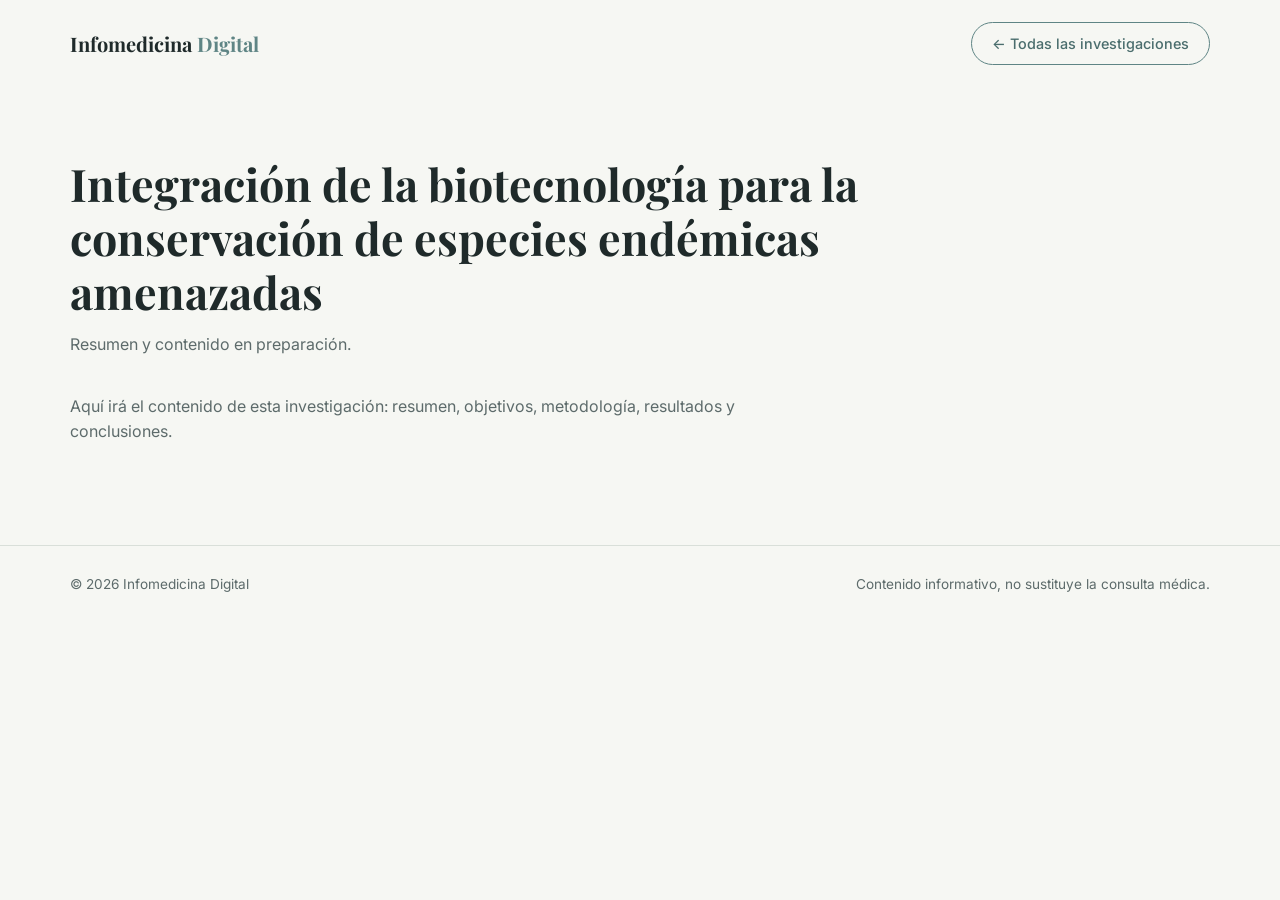
==== investigaciones/biotecnologia-especies-endemicas.html @ 8a654ffc "Replace topic cards with research links and add research pages Co-Authored-By: Claude Haiku 5.5 <nor" ====
<!doctype html>
<html lang="es">
<head>
  <meta charset="utf-8">
  <meta name="viewport" content="width=device-width, initial-scale=1">
  <title>Integración de la biotecnología para la conservación de especies endémicas amenazadas · Infomedicina Digital</title>
  <link rel="preconnect" href="https://fonts.googleapis.com">
  <link rel="preconnect" href="https://fonts.gstatic.com" crossorigin>
  <link href="https://fonts.googleapis.com/css2?family=Playfair+Display:wght@600;700&family=Inter:wght@400;500;600&display=swap" rel="stylesheet">
  <link rel="stylesheet" href="../styles.css">
</head>
<body>
<header class="site-header">
  <div class="container nav">
    <a class="logo" href="../index.html">Infomedicina <span>Digital</span></a>
    <a class="btn btn-outline btn-small" href="../index.html#temas">← Todas las investigaciones</a>
  </div>
</header>
<main class="page-content">
  <div class="container">
    <h1>Integración de la biotecnología para la conservación de especies endémicas amenazadas</h1>
    <p class="subtitle">Resumen y contenido en preparación.</p>
    <div class="article-body">
      <p>Aquí irá el contenido de esta investigación: resumen, objetivos, metodología, resultados y conclusiones.</p>
    </div>
  </div>
</main>
<footer class="site-footer">
  <div class="container footer-inner">
    <span>© 2026 Infomedicina Digital</span>
    <span>Contenido informativo, no sustituye la consulta médica.</span>
  </div>
</footer>
</body>
</html>
---- styles.css ----
:root {
  --bg: #f6f7f3;
  --bg-alt: #eef1ec;
  --ink: #1f2a2a;
  --muted: #5d6b6b;
  --teal: #5f8585;
  --teal-dark: #4a6d6d;
  --line: #d9dfd9;
  --radius: 12px;
  --serif: "Playfair Display", Georgia, serif;
  --sans: "Inter", system-ui, -apple-system, sans-serif;
}

* { box-sizing: border-box; margin: 0; padding: 0; }
html { scroll-behavior: smooth; }
body {
  font-family: var(--sans);
  background: var(--bg);
  color: var(--ink);
  line-height: 1.6;
}
a { color: inherit; text-decoration: none; }
img { max-width: 100%; display: block; }

.container { width: min(1140px, 92%); margin: 0 auto; }

/* Header */
.site-header { padding: 22px 0; background: var(--bg); }
.nav { display: flex; align-items: center; justify-content: space-between; gap: 24px; flex-wrap: wrap; }
.logo { font-family: var(--serif); font-size: 1.25rem; font-weight: 700; }
.logo span { color: var(--teal); }
.menu { display: flex; gap: 26px; font-size: 0.95rem; }
.menu a { color: var(--muted); }
.menu a.active, .menu a:hover { color: var(--ink); }

/* Buttons */
.btn {
  display: inline-block;
  padding: 12px 26px;
  border-radius: 999px;
  font-weight: 500;
  font-size: 0.95rem;
  border: 1px solid transparent;
  cursor: pointer;
  transition: background 0.2s, color 0.2s;
}
.btn-primary { background: var(--teal); color: #fff; }
.btn-primary:hover { background: var(--teal-dark); }
.btn-outline { border-color: var(--teal); color: var(--teal-dark); background: transparent; }
.btn-outline:hover { background: var(--teal); color: #fff; }
.btn-small { padding: 9px 20px; font-size: 0.9rem; }

/* Hero */
.hero { padding: 40px 0 80px; position: relative; overflow: hidden; }
.hero-inner { display: grid; grid-template-columns: 1fr 1fr; gap: 40px; align-items: center; }
.hero h1 {
  font-family: var(--serif);
  font-size: clamp(2.6rem, 6vw, 4.6rem);
  line-height: 1.05;
  font-weight: 700;
  margin-bottom: 20px;
}
.hero-text p { color: var(--muted); max-width: 440px; margin-bottom: 28px; }
.hero-actions { display: flex; gap: 14px; flex-wrap: wrap; }
.hero-media { position: relative; }
.hero-placeholder {
  aspect-ratio: 4 / 5;
  border-radius: 200px 200px var(--radius) var(--radius);
  background: linear-gradient(160deg, #dfe7e4, #b9cccb);
  display: grid;
  place-items: center;
  color: var(--teal-dark);
  font-weight: 500;
}

/* Sections */
.section { padding: 90px 0; }
.section-alt { background: var(--bg-alt); }
.section-head { text-align: center; margin-bottom: 52px; }
.section-head h2 { font-family: var(--serif); font-size: clamp(1.8rem, 3.5vw, 2.4rem); font-weight: 600; }
.section-head-row { display: flex; justify-content: space-between; align-items: center; text-align: left; flex-wrap: wrap; gap: 16px; }
.subtitle { color: var(--muted); margin-top: 8px; }
.divider { display: block; width: 50px; height: 2px; background: var(--teal); margin: 0 auto 20px; }

.grid { display: grid; gap: 28px; }
.grid-3 { grid-template-columns: repeat(3, 1fr); }
.grid-4 { grid-template-columns: repeat(4, 1fr); }

/* Topics */
.topic { text-align: center; padding: 20px; }
.topic-icon {
  width: 64px; height: 64px; margin: 0 auto 18px;
  border-radius: 50%; border: 1px solid var(--line);
  display: grid; place-items: center;
  color: var(--teal); font-weight: 600;
}
.topic h3, .card h3, .member h3 { font-family: var(--serif); font-size: 1.2rem; margin-bottom: 8px; }
.topic p, .card p { color: var(--muted); font-size: 0.93rem; }

/* Cards */
.card-media {
  aspect-ratio: 4 / 3;
  border-radius: var(--radius);
  background: linear-gradient(135deg, #d4e0dd, #a9c0bd);
  margin-bottom: 18px;
}
.card p { margin-bottom: 10px; }
.read-more { color: var(--teal-dark); font-size: 0.9rem; font-weight: 500; }

/* Quote banner */
.quote { background: var(--teal); color: #fff; padding: 0; }
.quote-inner { display: grid; grid-template-columns: 1fr 1fr; align-items: stretch; }
.quote-media { min-height: 320px; background: linear-gradient(135deg, #7d9c9c, #3f6262); }
.quote-text { padding: 70px 60px; display: flex; flex-direction: column; justify-content: center; }
.quote-text h2 { font-family: var(--serif); font-size: clamp(1.8rem, 3vw, 2.3rem); margin-bottom: 16px; }
.quote-text p { opacity: 0.92; margin-bottom: 20px; max-width: 460px; }
.quote-author { font-size: 0.85rem; letter-spacing: 0.04em; opacity: 0.85; }

/* Team */
.member { text-align: center; }
.member-photo {
  aspect-ratio: 4 / 5;
  border-radius: var(--radius);
  background: linear-gradient(160deg, #e3eae7, #bfcfcc);
  margin-bottom: 16px;
}
.role { color: var(--muted); font-size: 0.9rem; }

/* CTA */
.section-cta { background: var(--bg-alt); }
.cta { text-align: center; max-width: 620px; }
.cta h2 { font-family: var(--serif); font-size: clamp(1.8rem, 3.5vw, 2.4rem); margin-bottom: 12px; }
.cta p { color: var(--muted); margin-bottom: 28px; }
.subscribe { display: flex; gap: 10px; flex-wrap: wrap; justify-content: center; }
.subscribe input {
  flex: 1 1 260px;
  padding: 13px 20px;
  border-radius: 999px;
  border: 1px solid var(--line);
  font: inherit;
  background: #fff;
}
.subscribe input:focus { outline: 2px solid var(--teal); outline-offset: 1px; }

/* Footer */
.site-footer { padding: 28px 0; font-size: 0.85rem; color: var(--muted); border-top: 1px solid var(--line); }
.footer-inner { display: flex; justify-content: space-between; flex-wrap: wrap; gap: 12px; }

/* Responsive */
@media (max-width: 900px) {
  .hero-inner, .quote-inner { grid-template-columns: 1fr; }
  .hero-placeholder { aspect-ratio: 4 / 3; }
  .quote-media { min-height: 240px; }
  .quote-text { padding: 50px 30px; }
  .grid-4 { grid-template-columns: repeat(2, 1fr); }
  .grid-3 { grid-template-columns: 1fr; }
  .menu { display: none; }
}
@media (max-width: 560px) {
  .grid-4 { grid-template-columns: 1fr; }
  .section { padding: 60px 0; }
}

/* Investigaciones */
.topic-link { display: flex; flex-direction: column; gap: 14px; padding: 28px 24px; text-align: left; background: #fff; border: 1px solid var(--line); border-radius: var(--radius); transition: transform 0.2s, border-color 0.2s; }
.topic-link:hover { transform: translateY(-3px); border-color: var(--teal); }
.topic-link h3 { font-size: 1.05rem; line-height: 1.4; margin-bottom: 0; }
.topic-more { color: var(--teal-dark); font-size: 0.9rem; font-weight: 500; margin-top: auto; }
.page-content { padding: 70px 0 100px; }
.page-content h1 { font-family: var(--serif); font-size: clamp(1.9rem, 4vw, 2.8rem); line-height: 1.2; max-width: 860px; margin-bottom: 14px; }
.article-body { margin-top: 36px; max-width: 760px; color: var(--muted); }
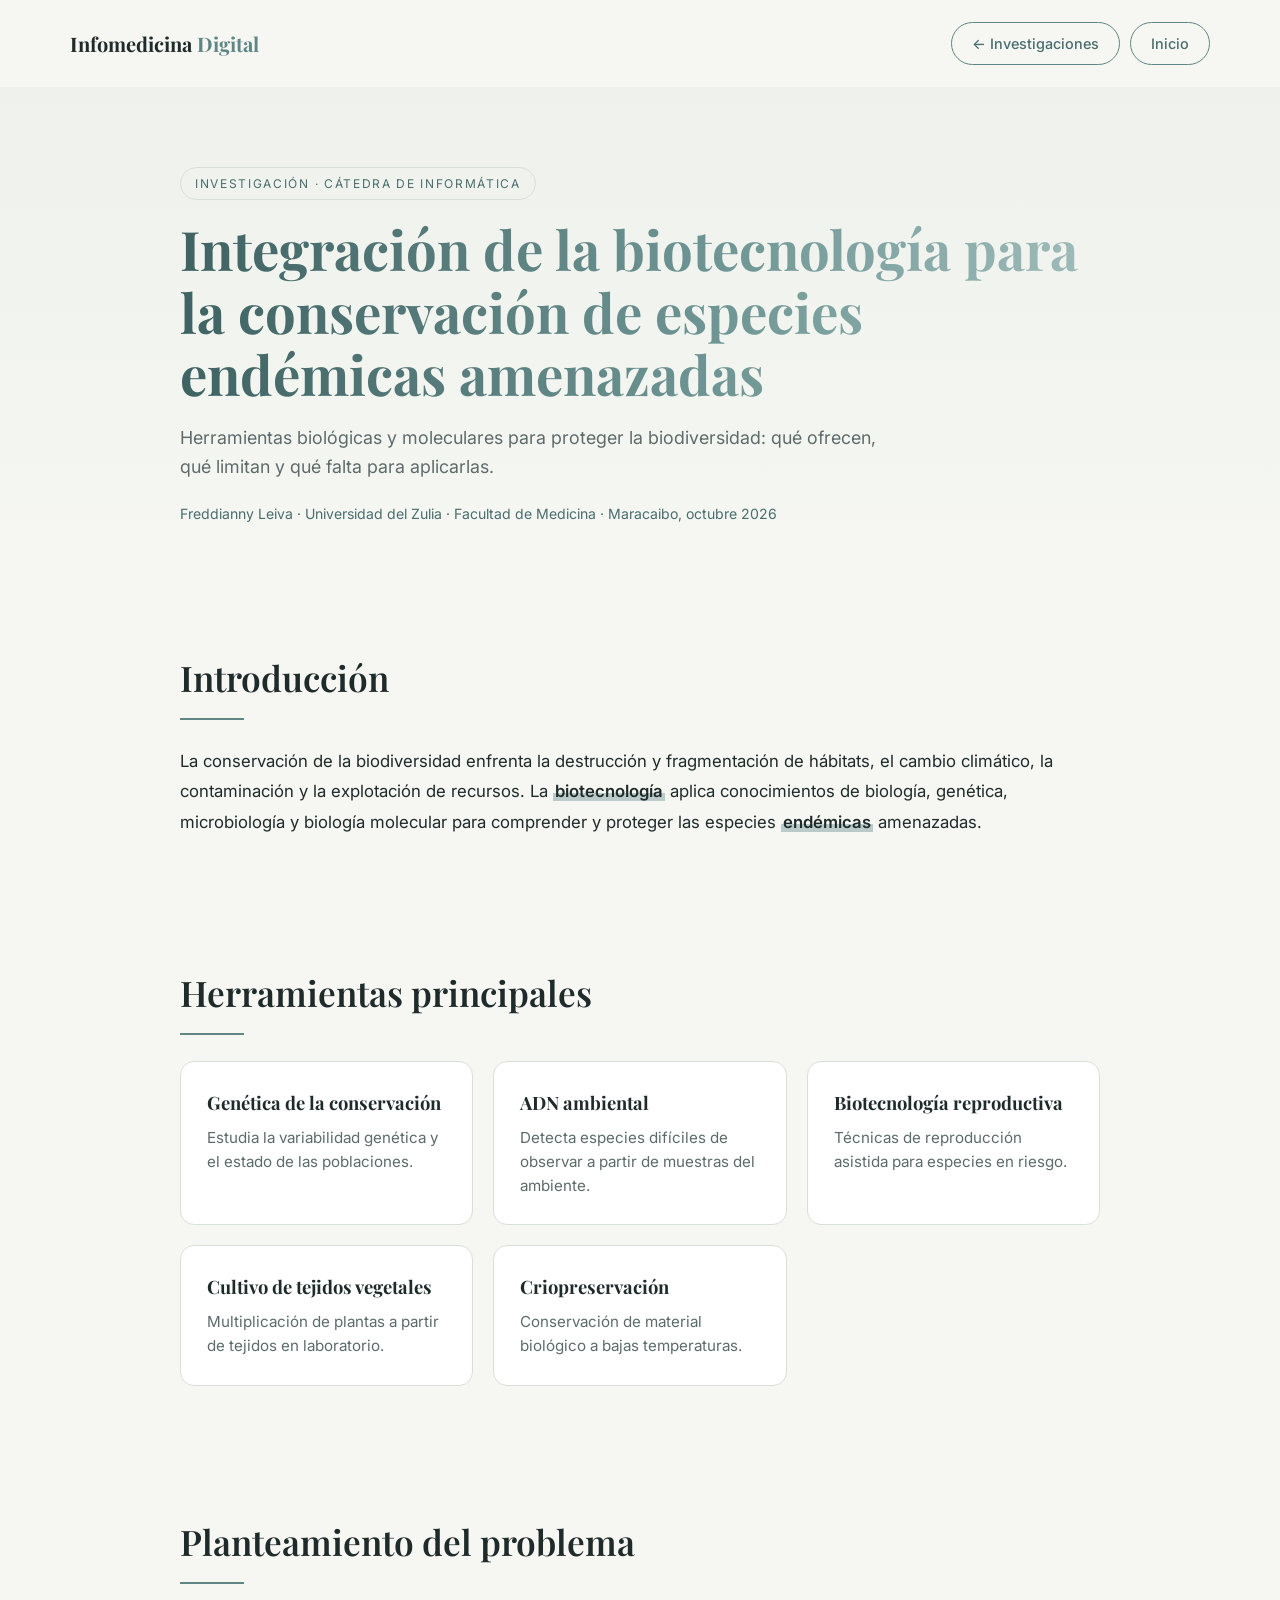
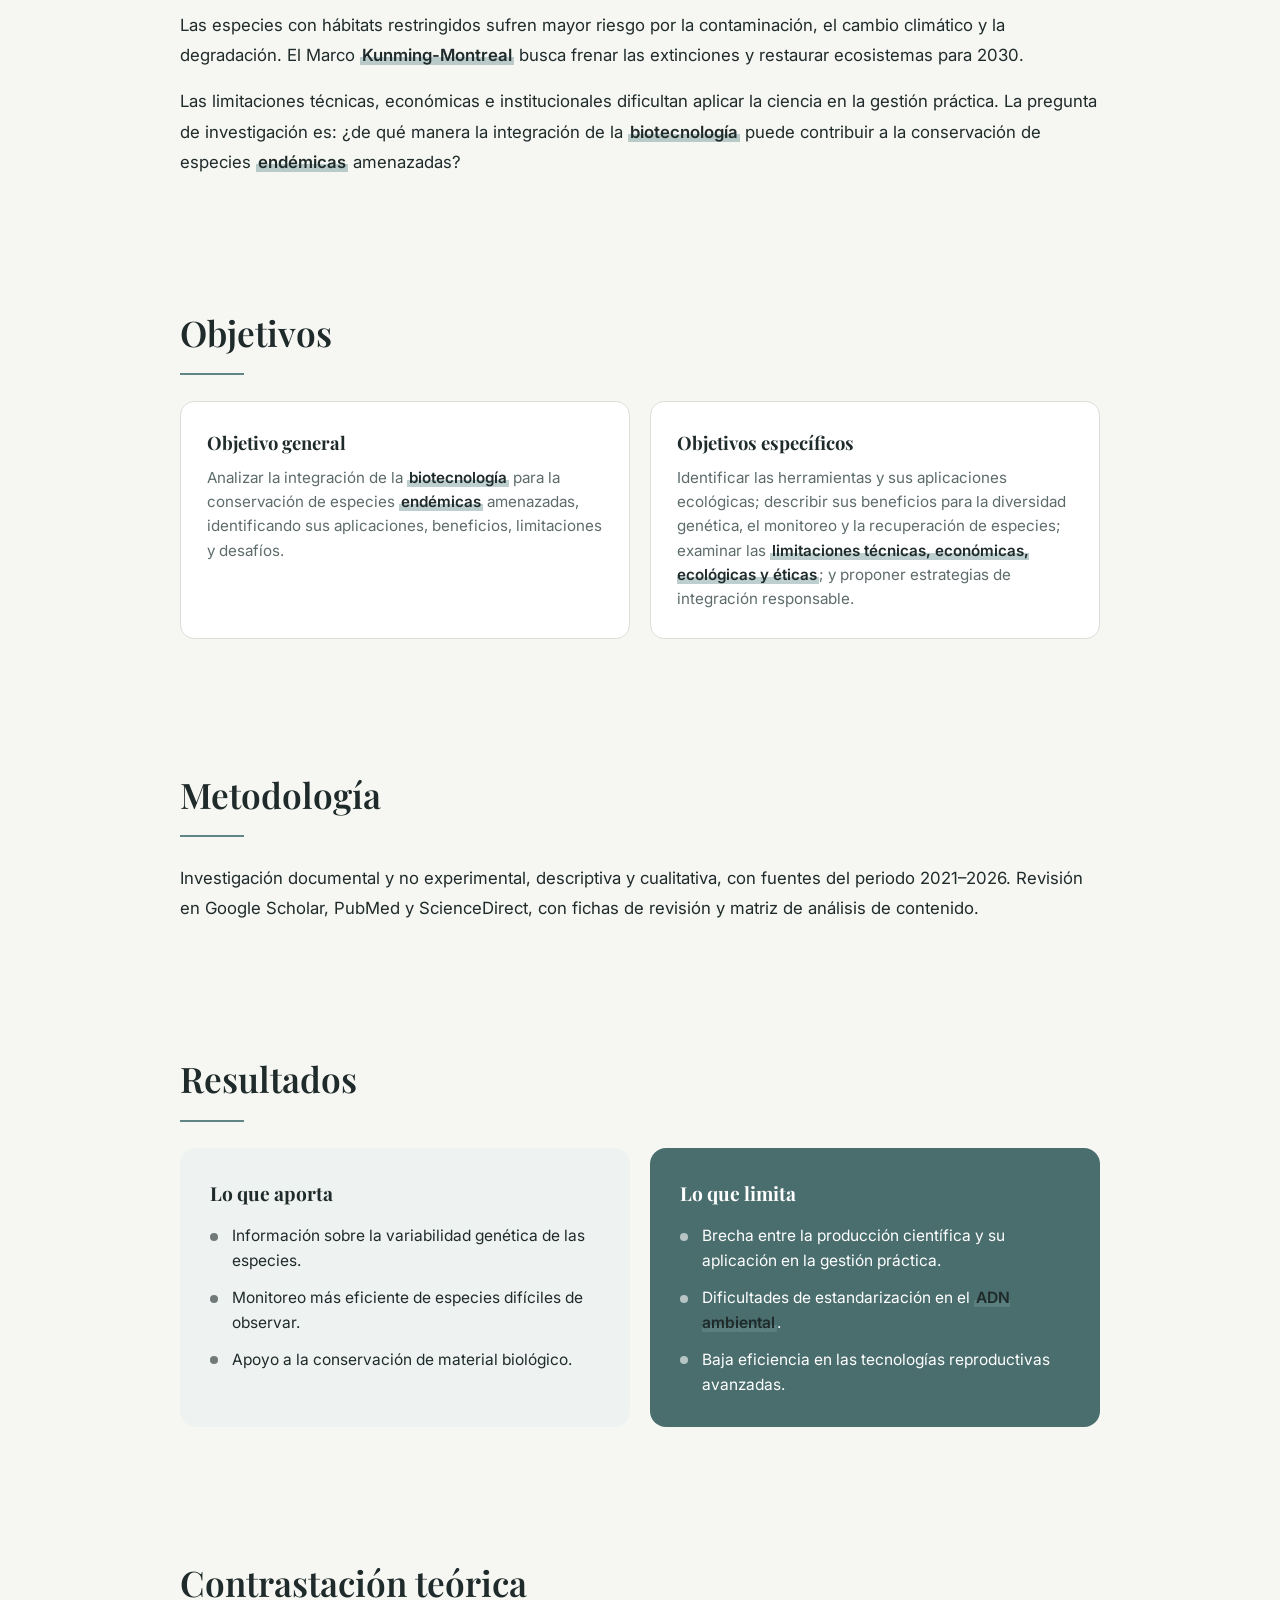
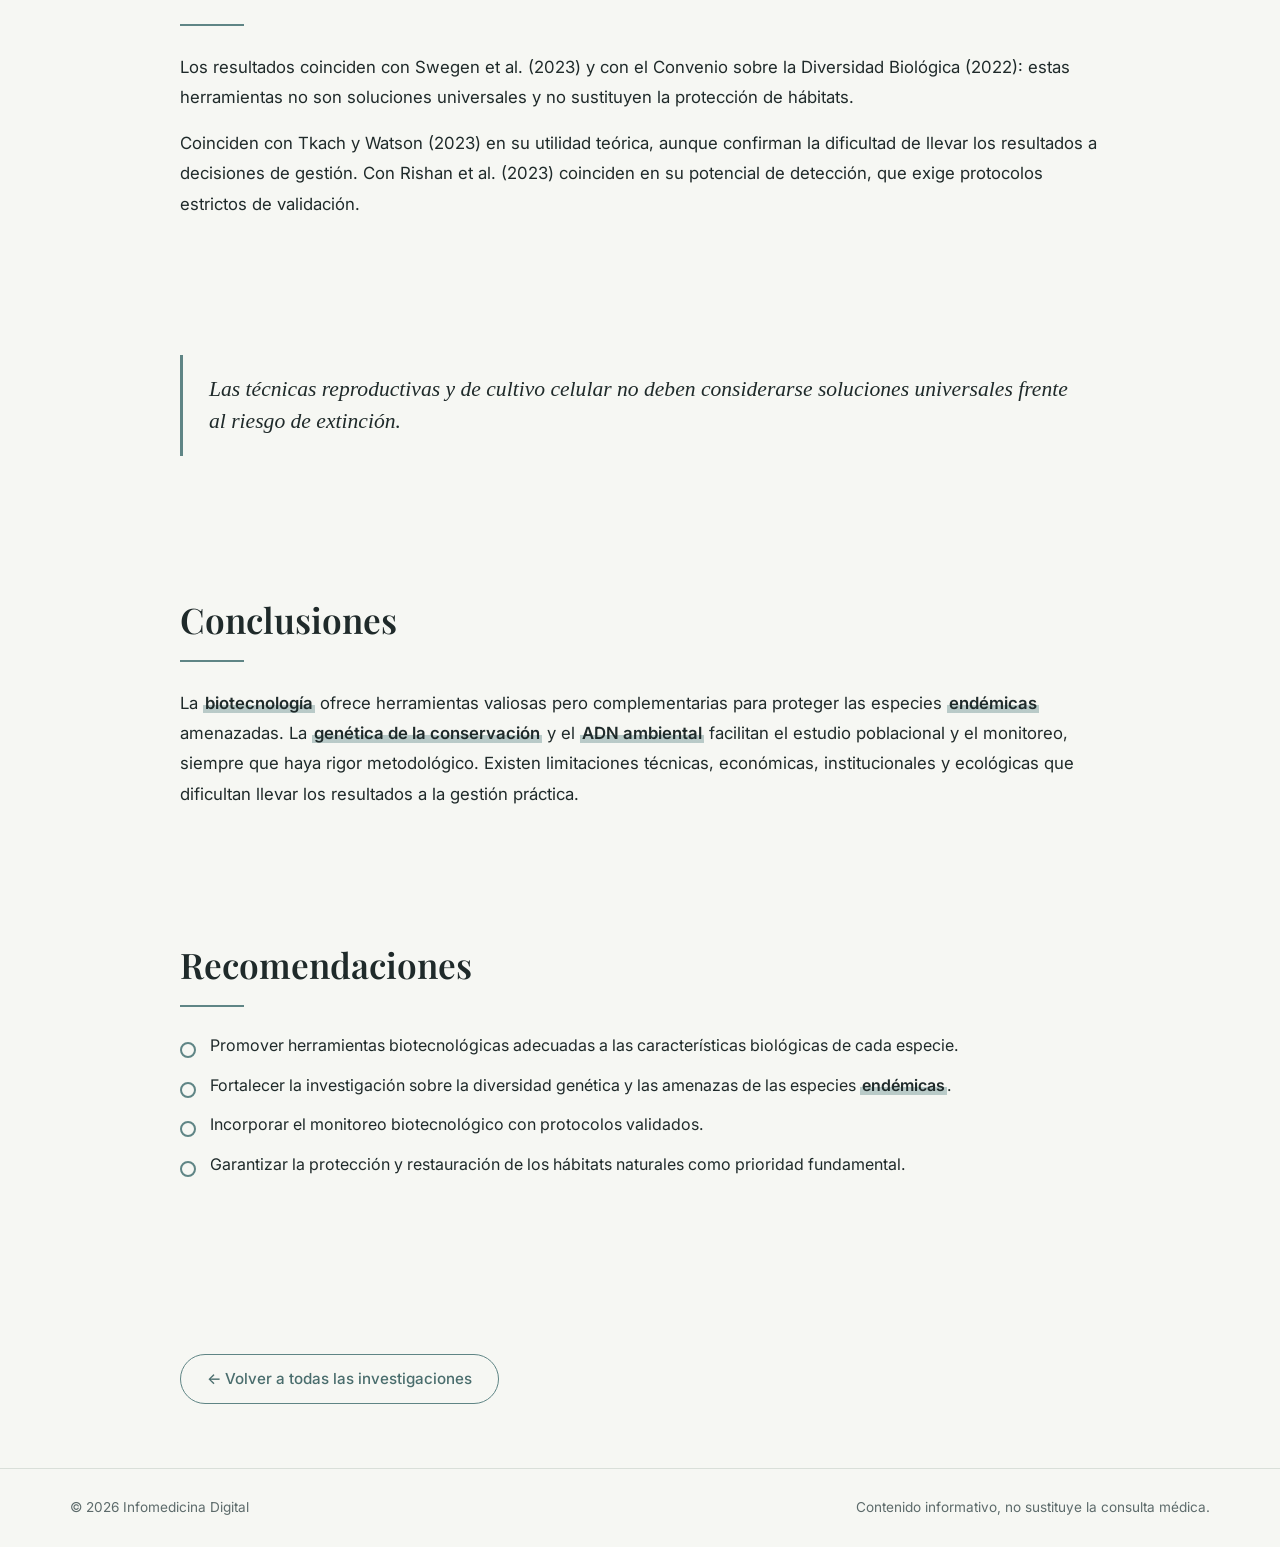
==== commit babb69a7: "Add full interactive pages for the nine research projects Co-Authored-By: Claude Haiku 5.5 <noreply@" ====
--- a/investigaciones/biotecnologia-especies-endemicas.html
+++ b/investigaciones/biotecnologia-especies-endemicas.html
@@ -8,22 +8,30 @@
   <link rel="preconnect" href="https://fonts.gstatic.com" crossorigin>
   <link href="https://fonts.googleapis.com/css2?family=Playfair+Display:wght@600;700&family=Inter:wght@400;500;600&display=swap" rel="stylesheet">
   <link rel="stylesheet" href="../styles.css">
+  <link rel="stylesheet" href="research.css">
 </head>
 <body>
+<div class="rx-progress" aria-hidden="true"></div>
 <header class="site-header">
   <div class="container nav">
     <a class="logo" href="../index.html">Infomedicina <span>Digital</span></a>
-    <a class="btn btn-outline btn-small" href="../index.html#temas">← Todas las investigaciones</a>
+    <div style="display:flex;gap:10px;flex-wrap:wrap">
+      <a class="btn btn-outline btn-small" href="../index.html#temas">← Investigaciones</a>
+      <a class="btn btn-outline btn-small" href="../index.html#inicio">Inicio</a>
+    </div>
   </div>
 </header>
-<main class="page-content">
-  <div class="container">
-    <h1>Integración de la biotecnología para la conservación de especies endémicas amenazadas</h1>
-    <p class="subtitle">Resumen y contenido en preparación.</p>
-    <div class="article-body">
-      <p>Aquí irá el contenido de esta investigación: resumen, objetivos, metodología, resultados y conclusiones.</p>
+<main>
+  <section class="rx-hero">
+    <div class="rx-wrap">
+      <span class="kicker">Investigación · Cátedra de Informática</span>
+      <h1>Integración de la biotecnología para la conservación de especies endémicas amenazadas</h1>
+      <p class="rx-lead">Herramientas biológicas y moleculares para proteger la biodiversidad: qué ofrecen, qué limitan y qué falta para aplicarlas.</p>
+      <p class="rx-meta">Freddianny Leiva · Universidad del Zulia · Facultad de Medicina · Maracaibo, octubre 2026</p>
     </div>
-  </div>
+  </section>
+  <section class="rx-sec reveal "><div class="rx-wrap"><h2 class="rx-h">Introducción</h2><div class="prose"><p>La conservación de la biodiversidad enfrenta la destrucción y fragmentación de hábitats, el cambio climático, la contaminación y la explotación de recursos. La <span class="kw">biotecnología</span> aplica conocimientos de biología, genética, microbiología y biología molecular para comprender y proteger las especies <span class="kw">endémicas</span> amenazadas.</p></div></div></section><section class="rx-sec reveal "><div class="rx-wrap"><h2 class="rx-h">Herramientas principales</h2><div class="cards"><article class="rx-card" style="--d:0.00s"><h3>Genética de la conservación</h3><p>Estudia la variabilidad genética y el estado de las poblaciones.</p></article><article class="rx-card" style="--d:0.10s"><h3>ADN ambiental</h3><p>Detecta especies difíciles de observar a partir de muestras del ambiente.</p></article><article class="rx-card" style="--d:0.20s"><h3>Biotecnología reproductiva</h3><p>Técnicas de reproducción asistida para especies en riesgo.</p></article><article class="rx-card" style="--d:0.30s"><h3>Cultivo de tejidos vegetales</h3><p>Multiplicación de plantas a partir de tejidos en laboratorio.</p></article><article class="rx-card" style="--d:0.40s"><h3>Criopreservación</h3><p>Conservación de material biológico a bajas temperaturas.</p></article></div></div></section><section class="rx-sec reveal "><div class="rx-wrap"><h2 class="rx-h">Planteamiento del problema</h2><div class="prose"><p>Las especies con hábitats restringidos sufren mayor riesgo por la contaminación, el cambio climático y la degradación. El Marco <span class="kw">Kunming-Montreal</span> busca frenar las extinciones y restaurar ecosistemas para 2030.</p><p>Las limitaciones técnicas, económicas e institucionales dificultan aplicar la ciencia en la gestión práctica. La pregunta de investigación es: ¿de qué manera la integración de la <span class="kw">biotecnología</span> puede contribuir a la conservación de especies <span class="kw">endémicas</span> amenazadas?</p></div></div></section><section class="rx-sec reveal "><div class="rx-wrap"><h2 class="rx-h">Objetivos</h2><div class="cards"><article class="rx-card" style="--d:0.00s"><h3>Objetivo general</h3><p>Analizar la integración de la <span class="kw">biotecnología</span> para la conservación de especies <span class="kw">endémicas</span> amenazadas, identificando sus aplicaciones, beneficios, limitaciones y desafíos.</p></article><article class="rx-card" style="--d:0.10s"><h3>Objetivos específicos</h3><p>Identificar las herramientas y sus aplicaciones ecológicas; describir sus beneficios para la diversidad genética, el monitoreo y la recuperación de especies; examinar las <span class="kw">limitaciones técnicas, económicas, ecológicas y éticas</span>; y proponer estrategias de integración responsable.</p></article></div></div></section><section class="rx-sec reveal "><div class="rx-wrap"><h2 class="rx-h">Metodología</h2><div class="prose"><p>Investigación documental y no experimental, descriptiva y cualitativa, con fuentes del periodo 2021–2026. Revisión en Google Scholar, PubMed y ScienceDirect, con fichas de revisión y matriz de análisis de contenido.</p></div></div></section><section class="rx-sec reveal "><div class="rx-wrap"><h2 class="rx-h">Resultados</h2><div class="compare"><div class="cmp cmp-a"><h3>Lo que aporta</h3><ul><li>Información sobre la variabilidad genética de las especies.</li><li>Monitoreo más eficiente de especies difíciles de observar.</li><li>Apoyo a la conservación de material biológico.</li></ul></div><div class="cmp cmp-b"><h3>Lo que limita</h3><ul><li>Brecha entre la producción científica y su aplicación en la gestión práctica.</li><li>Dificultades de estandarización en el <span class="kw">ADN ambiental</span>.</li><li>Baja eficiencia en las tecnologías reproductivas avanzadas.</li></ul></div></div></div></section><section class="rx-sec reveal "><div class="rx-wrap"><h2 class="rx-h">Contrastación teórica</h2><div class="prose"><p>Los resultados coinciden con Swegen et al. (2023) y con el Convenio sobre la Diversidad Biológica (2022): estas herramientas no son soluciones universales y no sustituyen la protección de hábitats.</p><p>Coinciden con Tkach y Watson (2023) en su utilidad teórica, aunque confirman la dificultad de llevar los resultados a decisiones de gestión. Con Rishan et al. (2023) coinciden en su potencial de detección, que exige protocolos estrictos de validación.</p></div></div></section><section class="rx-sec reveal "><div class="rx-wrap"><blockquote class="rx-quote"><p>Las técnicas reproductivas y de cultivo celular no deben considerarse soluciones universales frente al riesgo de extinción.</p></blockquote></div></section><section class="rx-sec reveal "><div class="rx-wrap"><h2 class="rx-h">Conclusiones</h2><div class="prose"><p>La <span class="kw">biotecnología</span> ofrece herramientas valiosas pero complementarias para proteger las especies <span class="kw">endémicas</span> amenazadas. La <span class="kw">genética de la conservación</span> y el <span class="kw">ADN ambiental</span> facilitan el estudio poblacional y el monitoreo, siempre que haya rigor metodológico. Existen limitaciones técnicas, económicas, institucionales y ecológicas que dificultan llevar los resultados a la gestión práctica.</p></div></div></section><section class="rx-sec reveal "><div class="rx-wrap"><h2 class="rx-h">Recomendaciones</h2><ul class="rx-list"><li style="--d:0.00s">Promover herramientas biotecnológicas adecuadas a las características biológicas de cada especie.</li><li style="--d:0.08s">Fortalecer la investigación sobre la diversidad genética y las amenazas de las especies <span class="kw">endémicas</span>.</li><li style="--d:0.16s">Incorporar el monitoreo biotecnológico con protocolos validados.</li><li style="--d:0.24s">Garantizar la protección y restauración de los hábitats naturales como prioridad fundamental.</li></ul></div></section>
+  <section class="rx-sec"><div class="rx-wrap rx-back"><a class="btn btn-outline" href="../index.html#temas">← Volver a todas las investigaciones</a></div></section>
 </main>
 <footer class="site-footer">
   <div class="container footer-inner">
@@ -31,5 +39,6 @@
     <span>Contenido informativo, no sustituye la consulta médica.</span>
   </div>
 </footer>
+<script src="research.js" defer></script>
 </body>
 </html>
--- a/styles.css
+++ b/styles.css
@@ -51,16 +51,45 @@
 .btn-small { padding: 9px 20px; font-size: 0.9rem; }
 
 /* Hero */
-.hero { padding: 40px 0 80px; position: relative; overflow: hidden; }
-.hero-inner { display: grid; grid-template-columns: 1fr 1fr; gap: 40px; align-items: center; }
+.hero {
+  min-height: 100vh;
+  display: flex;
+  align-items: center;
+  padding: 120px 0 100px;
+  background:
+    linear-gradient(rgba(246, 247, 243, 0.86), rgba(246, 247, 243, 0.86)),
+    url("https://commons.wikimedia.org/wiki/Special:FilePath/Researchers_in_laboratory.jpg?width=1920") center / cover no-repeat;
+}
+.hero-inner { display: grid; grid-template-columns: 1fr; text-align: center; }
 .hero h1 {
+  background: linear-gradient(90deg, #3f6262 0%, #6f9694 55%, #9dbab8 100%);
+  -webkit-background-clip: text;
+  background-clip: text;
+  -webkit-text-fill-color: transparent;
+  color: transparent;
   font-family: var(--serif);
   font-size: clamp(2.6rem, 6vw, 4.6rem);
   line-height: 1.05;
   font-weight: 700;
   margin-bottom: 20px;
 }
-.hero-text p { color: var(--muted); max-width: 440px; margin-bottom: 28px; }
+.hero-sub {
+  color: var(--muted);
+  max-width: 540px;
+  margin: 0 auto;
+  font-size: 1.08rem;
+  line-height: 1.7;
+  text-wrap: balance;
+}
+.hero-kicker {
+  display: block;
+  margin-bottom: 10px;
+  font-size: 0.8rem;
+  font-weight: 600;
+  letter-spacing: 0.14em;
+  text-transform: uppercase;
+  color: var(--teal-dark);
+}
 .hero-actions { display: flex; gap: 14px; flex-wrap: wrap; }
 .hero-media { position: relative; }
 .hero-placeholder {
--- a/investigaciones/research.css
+++ b/investigaciones/research.css
@@ -0,0 +1,100 @@
+/* Páginas de investigación */
+.rx-progress { position: fixed; top: 0; left: 0; right: 0; height: 3px; background: linear-gradient(90deg, #8fb0ae, #4a6d6d); transform-origin: 0 50%; transform: scaleX(0); z-index: 50; }
+
+.rx-hero { padding: 80px 0 60px; background: linear-gradient(180deg, #eef1ec 0%, #f6f7f3 100%); }
+.rx-hero .rx-wrap > * { opacity: 0; transform: translateY(14px); animation: rise 0.9s forwards; }
+.rx-hero .rx-wrap > *:nth-child(2) { animation-delay: 0.1s; }
+.rx-hero .rx-wrap > *:nth-child(3) { animation-delay: 0.2s; }
+.rx-hero .rx-wrap > *:nth-child(4) { animation-delay: 0.3s; }
+@keyframes rise { to { opacity: 1; transform: none; } }
+.kicker { display: inline-block; font-size: 0.75rem; letter-spacing: 0.14em; text-transform: uppercase; color: #4a6d6d; padding: 6px 14px; border: 1px solid #d9dfd9; border-radius: 999px; margin-bottom: 18px; }
+.rx-hero h1 { font-family: "Playfair Display", Georgia, serif; font-size: clamp(2.1rem, 4.8vw, 3.4rem); line-height: 1.15; max-width: 900px; background: linear-gradient(90deg, #3f6262 0%, #6f9694 60%, #9dbab8 100%); -webkit-background-clip: text; background-clip: text; -webkit-text-fill-color: transparent; color: transparent; }
+.rx-lead { font-size: 1.12rem; color: #5d6b6b; max-width: 720px; margin-top: 18px; }
+.rx-meta { font-size: 0.88rem; color: #4a6d6d; margin-top: 22px; }
+
+.rx-sec { padding: 64px 0; }
+.rx-wrap { width: min(920px, 92%); margin: 0 auto; }
+.rx-h { font-family: "Playfair Display", Georgia, serif; font-size: clamp(1.6rem, 3vw, 2.2rem); font-weight: 600; margin-bottom: 26px; padding-bottom: 14px; position: relative; }
+.rx-h::after { content: ""; position: absolute; left: 0; bottom: 0; height: 2px; width: 0; background: #5f8585; transition: width 1s 0.2s ease; }
+.rx-sec.on .rx-h::after { width: 64px; }
+
+.reveal { opacity: 0; transform: translateY(24px); transition: opacity 0.8s ease, transform 0.8s ease; }
+.reveal.on { opacity: 1; transform: none; }
+
+.prose p { margin-bottom: 16px; font-size: 1.05rem; line-height: 1.8; }
+.prose p:last-child { margin-bottom: 0; }
+
+.kw { background-image: linear-gradient(transparent 62%, rgba(111, 148, 148, 0.45) 62%); background-repeat: no-repeat; background-size: 0% 100%; transition: background-size 1.2s ease; padding: 0 2px; font-weight: 600; color: #1f2a2a; }
+.on .kw { background-size: 100% 100%; }
+
+.rx-list { list-style: none; display: grid; gap: 14px; }
+.rx-list li { position: relative; padding-left: 30px; opacity: 0; transform: translateY(10px); transition: opacity 0.6s ease, transform 0.6s ease; transition-delay: var(--d, 0s); }
+.rx-list li::before { content: ""; position: absolute; left: 0; top: 0.55em; width: 12px; height: 12px; border-radius: 50%; border: 2px solid #5f8585; }
+.on .rx-list li { opacity: 1; transform: none; }
+
+.cards { display: grid; grid-template-columns: repeat(auto-fit, minmax(240px, 1fr)); gap: 20px; }
+.rx-card { background: #fff; border: 1px solid #d9dfd9; border-radius: 14px; padding: 26px; opacity: 0; transform: translateY(16px); transition: opacity 0.7s ease, transform 0.7s ease, box-shadow 0.3s ease, border-color 0.3s ease; transition-delay: var(--d, 0s); }
+.on .rx-card { opacity: 1; transform: none; }
+.rx-card:hover { transform: translateY(-4px); box-shadow: 0 14px 30px rgba(31, 42, 42, 0.08); border-color: #5f8585; }
+.rx-card h3 { font-family: "Playfair Display", Georgia, serif; font-size: 1.15rem; margin-bottom: 8px; }
+.rx-card p { color: #5d6b6b; font-size: 0.95rem; }
+
+.flow { display: grid; grid-template-columns: repeat(auto-fit, minmax(170px, 1fr)); gap: 16px; }
+.step { background: #fff; border: 1px solid #d9dfd9; border-radius: 14px; padding: 22px; opacity: 0; transform: translateY(16px); transition: opacity 0.6s ease, transform 0.6s ease, box-shadow 0.3s ease, border-color 0.3s ease; transition-delay: var(--d, 0s); }
+.on .step { opacity: 1; transform: none; }
+.step:hover { box-shadow: 0 12px 28px rgba(31, 42, 42, 0.08); border-color: #5f8585; }
+.step-n { display: inline-grid; place-items: center; width: 34px; height: 34px; border-radius: 50%; background: #5f8585; color: #fff; font-weight: 600; font-size: 0.9rem; margin-bottom: 12px; }
+.step p { font-size: 0.97rem; }
+
+.compare { display: grid; grid-template-columns: 1fr 1fr; gap: 20px; }
+.cmp { border-radius: 16px; padding: 30px; opacity: 0; transition: opacity 0.9s ease, transform 0.9s ease; }
+.cmp-a { background: #eef3f1; transform: translateX(-24px); }
+.cmp-b { background: #4a6d6d; color: #fff; transform: translateX(24px); }
+.on .cmp { opacity: 1; transform: none; }
+.cmp h3 { font-family: "Playfair Display", Georgia, serif; font-size: 1.2rem; margin-bottom: 16px; }
+.cmp ul { list-style: none; display: grid; gap: 12px; }
+.cmp li { position: relative; padding-left: 22px; font-size: 0.97rem; }
+.cmp li::before { content: ""; position: absolute; left: 0; top: 0.55em; width: 8px; height: 8px; border-radius: 50%; background: currentColor; opacity: 0.6; }
+
+.bars { display: grid; gap: 18px; }
+.bar-head { display: flex; justify-content: space-between; gap: 16px; font-size: 0.95rem; margin-bottom: 7px; }
+.bar-val { font-weight: 600; color: #4a6d6d; white-space: nowrap; }
+.bar-val.note { font-weight: 500; font-style: italic; color: #5d6b6b; white-space: normal; text-align: right; }
+.bar-track { height: 12px; border-radius: 999px; background: #e4eae6; overflow: hidden; }
+.bar-fill { position: relative; height: 100%; width: 0; border-radius: 999px; background: linear-gradient(90deg, #a9c6c4, #4a6d6d); transition: width 1.4s cubic-bezier(0.2, 0.7, 0.2, 1); transition-delay: calc(var(--i, 0) * 0.12s); overflow: hidden; }
+.bar-fill::after { content: ""; position: absolute; inset: 0; background: linear-gradient(90deg, transparent, rgba(255, 255, 255, 0.45), transparent); transform: translateX(-100%); }
+.bars-on .bar-fill { width: var(--w); }
+.bars-on .bar-fill::after { animation: shine 2.4s ease-in-out 1.4s 1; }
+@keyframes shine { to { transform: translateX(100%); } }
+.bar-row:hover .bar-fill { filter: brightness(1.12); }
+
+.tab-list { display: flex; flex-wrap: wrap; gap: 10px; margin-bottom: 26px; }
+.tab-btn { border: 1px solid #d9dfd9; background: #fff; border-radius: 999px; padding: 9px 18px; font: inherit; font-size: 0.92rem; color: #5d6b6b; cursor: pointer; transition: all 0.25s ease; }
+.tab-btn:hover, .tab-btn.active { background: #5f8585; color: #fff; border-color: #5f8585; }
+.tab-panel { display: none; }
+.tab-panel.active { display: block; animation: fadeIn 0.5s ease; }
+.tab-note { margin-top: 18px; font-size: 0.88rem; color: #5d6b6b; }
+@keyframes fadeIn { from { opacity: 0; } to { opacity: 1; } }
+
+.stats { display: grid; grid-template-columns: repeat(auto-fit, minmax(200px, 1fr)); gap: 20px; }
+.stat { background: #fff; border: 1px solid #d9dfd9; border-radius: 14px; padding: 26px 22px; text-align: center; }
+.num { font-family: "Playfair Display", Georgia, serif; font-size: 2.6rem; color: #4a6d6d; line-height: 1.1; }
+.stat-label { color: #5d6b6b; font-size: 0.93rem; margin-top: 8px; }
+
+.rx-quote { border-left: 3px solid #5f8585; padding: 18px 26px; margin: 8px 0; font-family: "Playfair Display", Georgia, serif; font-size: 1.35rem; font-style: italic; line-height: 1.5; opacity: 0; transform: translateY(12px); transition: opacity 0.9s ease, transform 0.9s ease; }
+.on .rx-quote { opacity: 1; transform: none; }
+
+.refs { font-size: 0.88rem; color: #5d6b6b; line-height: 1.7; }
+.rx-back { margin-top: 48px; }
+
+@media (max-width: 700px) {
+  .compare { grid-template-columns: 1fr; }
+  .rx-sec { padding: 46px 0; }
+  .rx-hero { padding: 56px 0 40px; }
+}
+@media (prefers-reduced-motion: reduce) {
+  *, *::before, *::after { transition: none !important; animation: none !important; }
+  .reveal, .step, .rx-card, .cmp, .rx-quote, .rx-list li, .rx-hero .rx-wrap > * { opacity: 1 !important; transform: none !important; }
+  .kw { background-size: 100% 100% !important; }
+  .bar-fill { width: var(--w) !important; }
+}
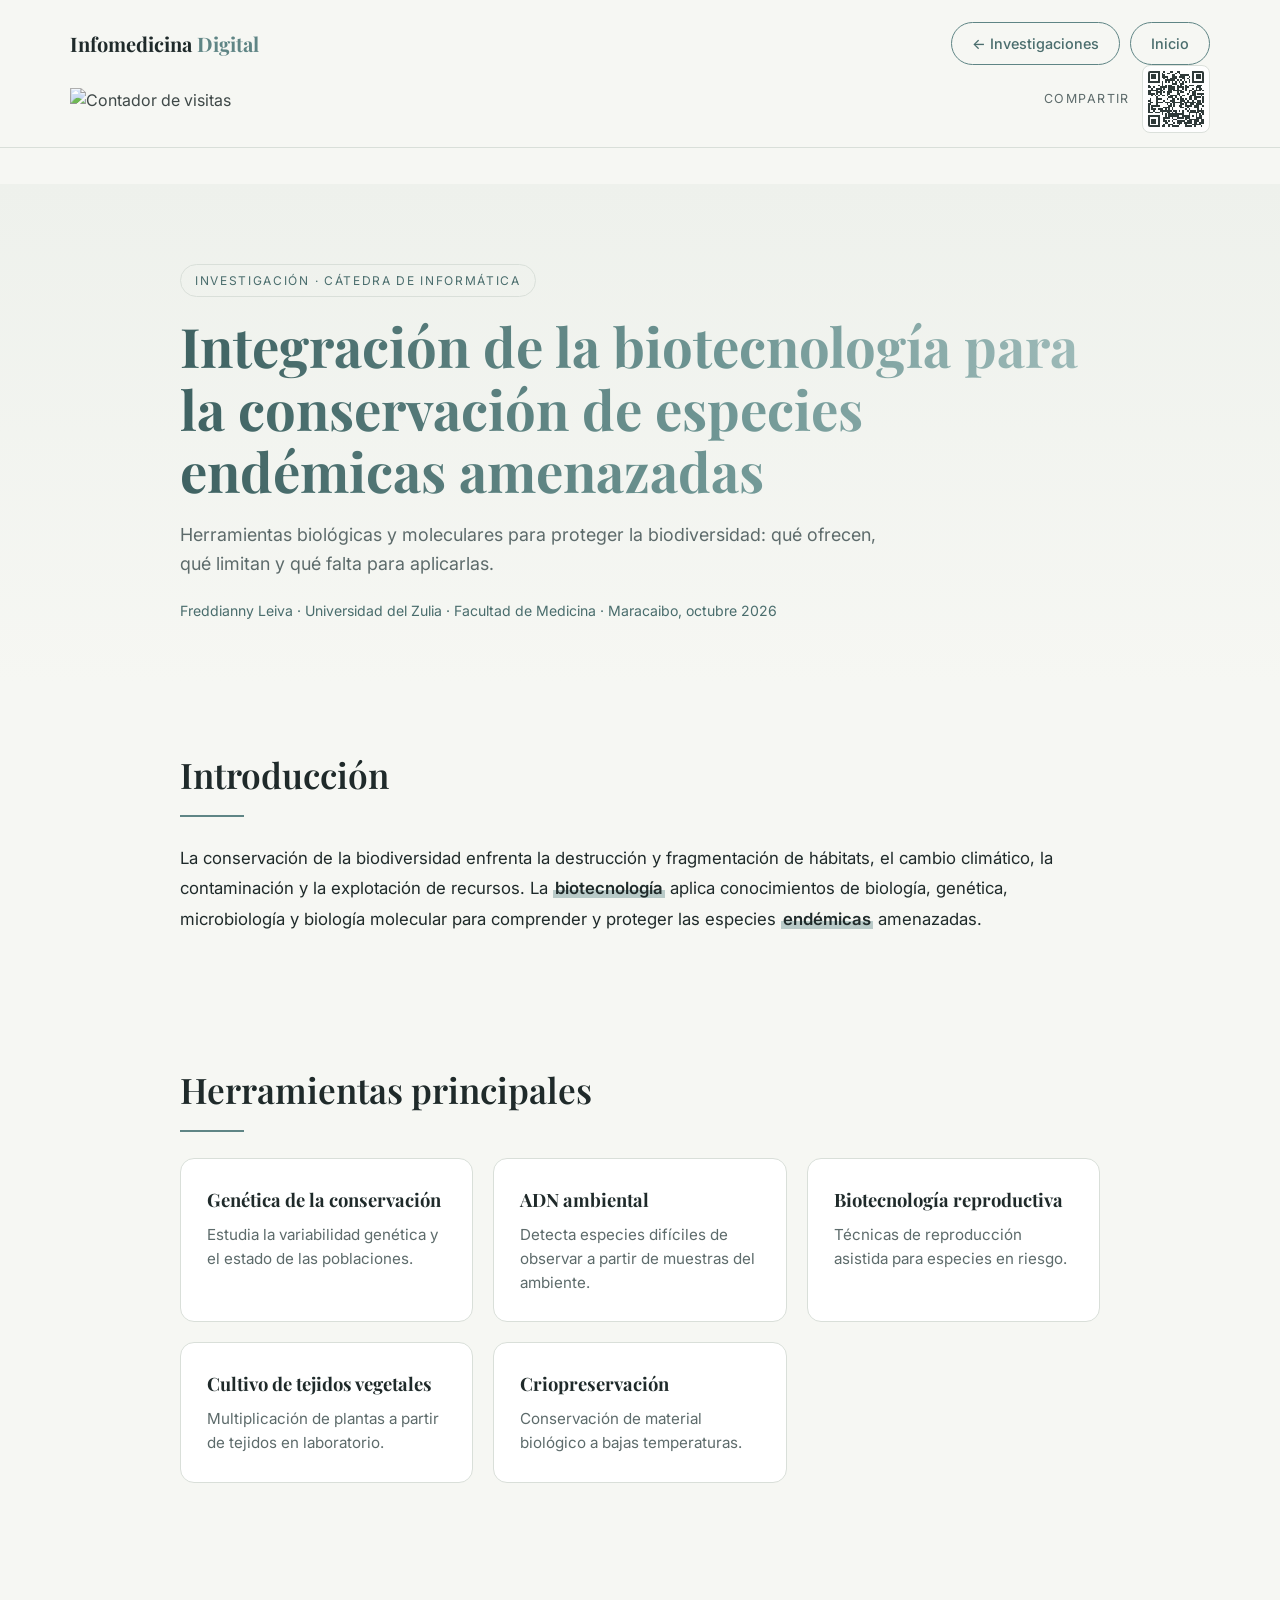
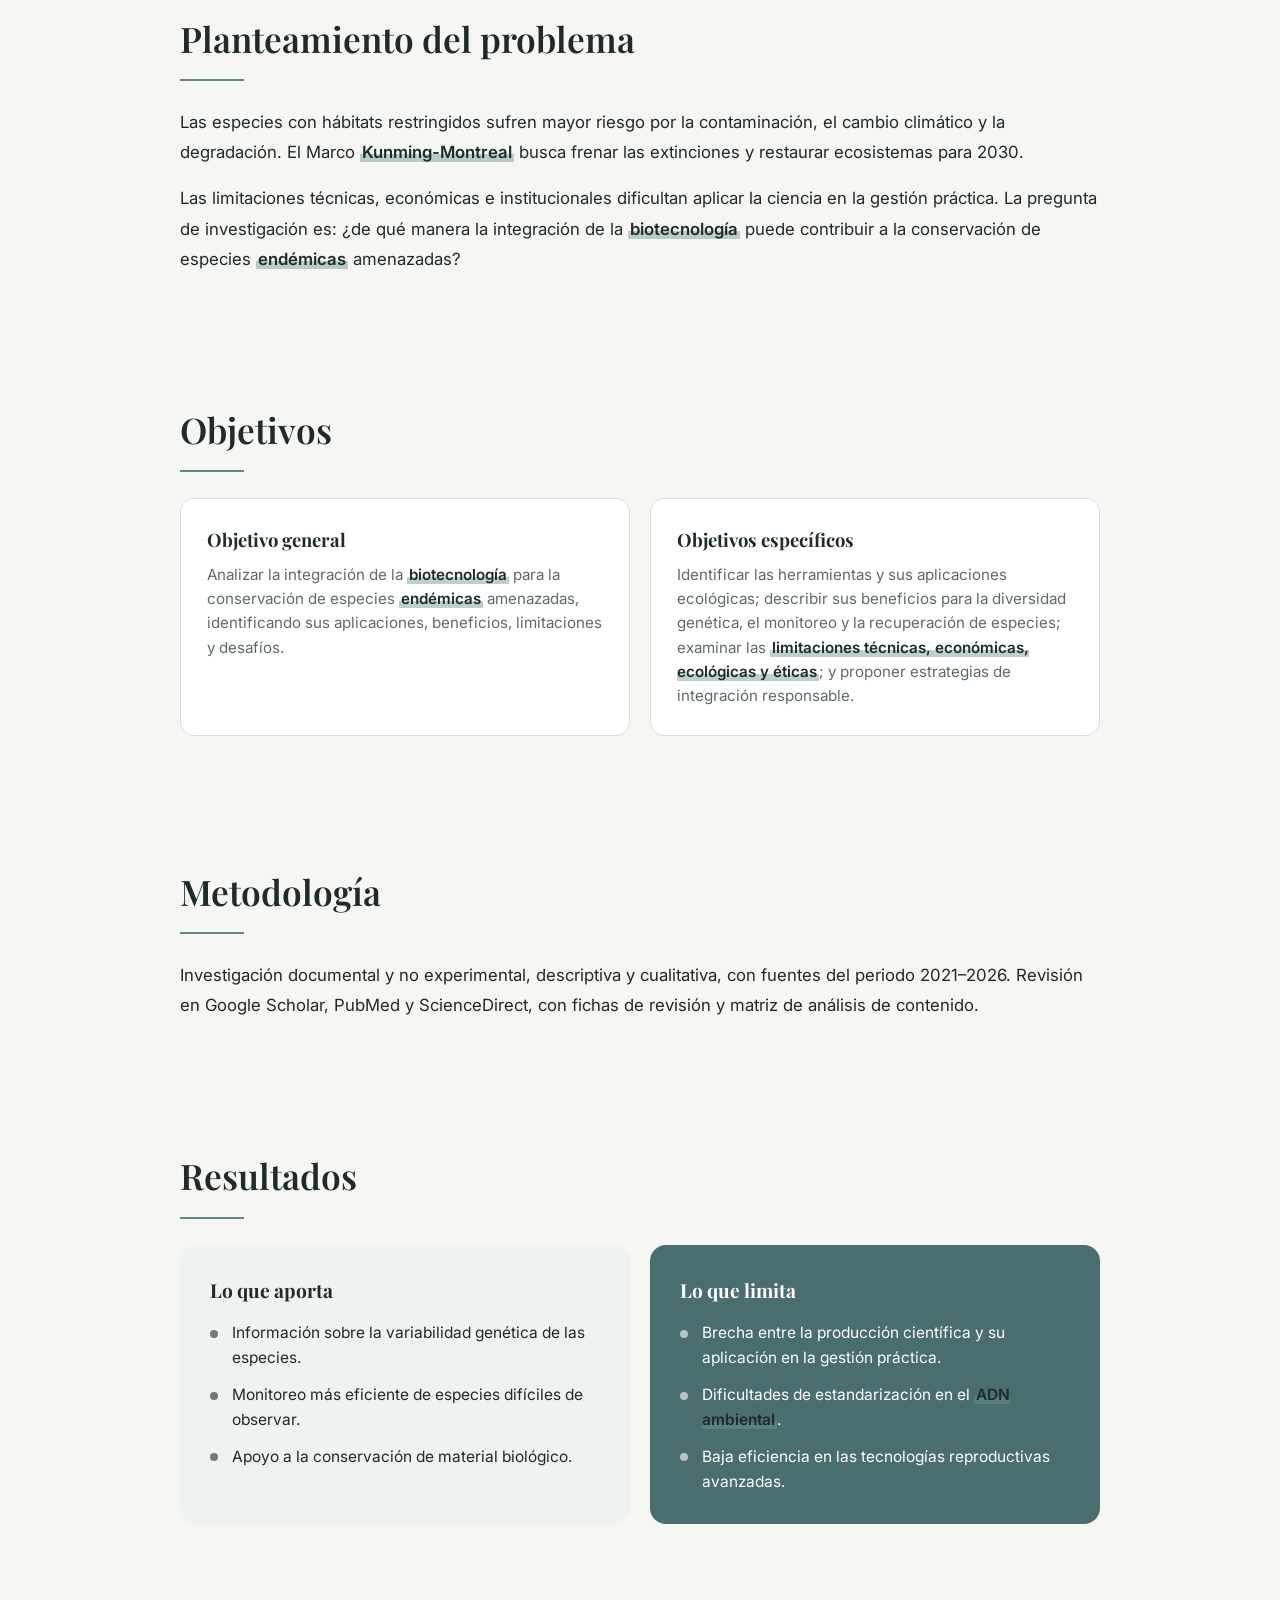
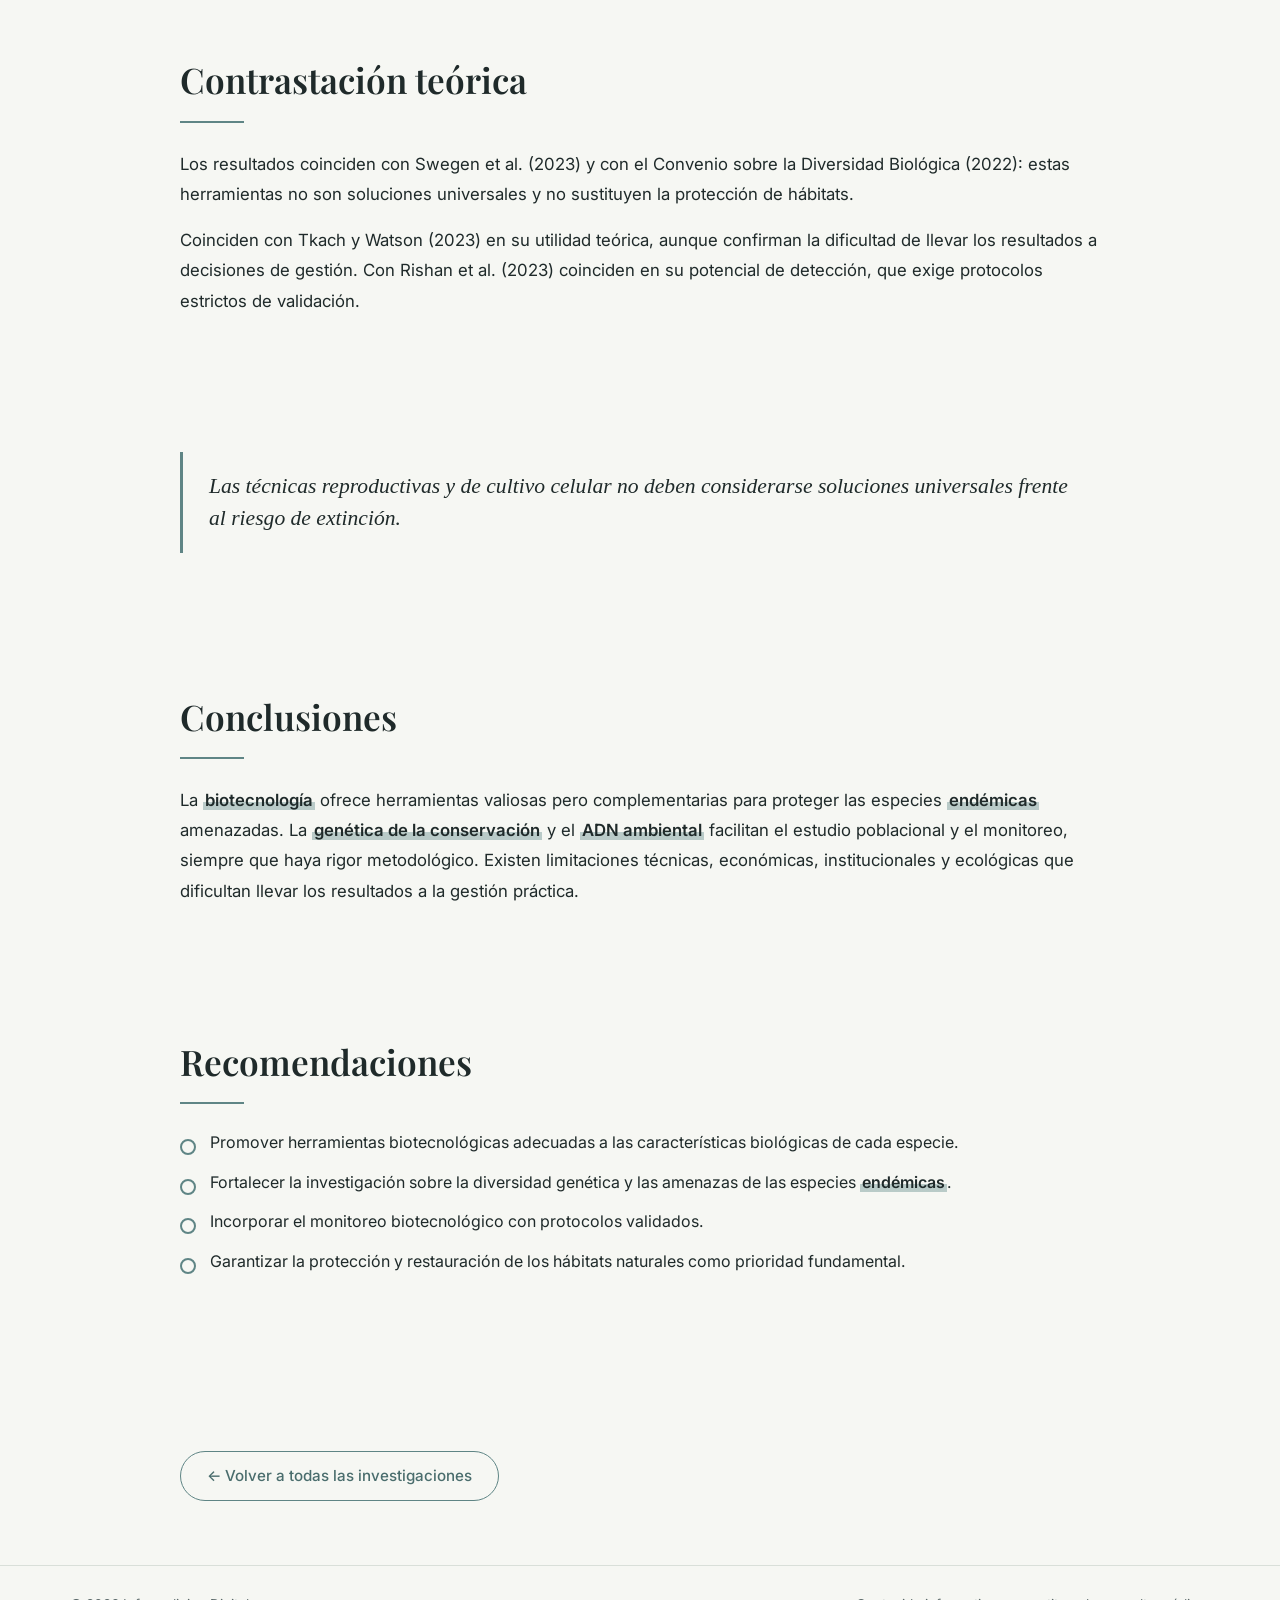
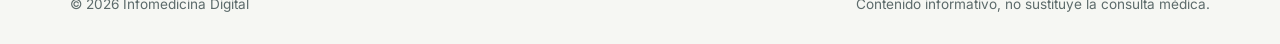
==== commit 6592f7b6: "Show visit counter and QR in the header of research pages too Co-Authored-By: Claude Haiku 5.5 <nore" ====
--- a/investigaciones/biotecnologia-especies-endemicas.html
+++ b/investigaciones/biotecnologia-especies-endemicas.html
@@ -20,6 +20,17 @@
       <a class="btn btn-outline btn-small" href="../index.html#inicio">Inicio</a>
     </div>
   </div>
+<div class="share-strip share-strip-top">
+  <div class="container share-inner">
+    <div class="visit">
+      <img src="https://hits.sh/caligraficos.github.io/infomedicinadigital.svg?style=flat-square&label=visitas&color=5f8585" alt="Contador de visitas" loading="lazy">
+    </div>
+    <div class="share">
+      <span class="share-text">Compartir</span>
+      <svg class="qr-svg" viewBox="0 0 33 33" role="img" aria-label="Código QR para compartir esta página" shape-rendering="crispEdges"><path d="M0 0h1v1h-1zM1 0h1v1h-1zM2 0h1v1h-1zM3 0h1v1h-1zM4 0h1v1h-1zM5 0h1v1h-1zM6 0h1v1h-1zM9 0h1v1h-1zM13 0h1v1h-1zM14 0h1v1h-1zM17 0h1v1h-1zM18 0h1v1h-1zM26 0h1v1h-1zM27 0h1v1h-1zM28 0h1v1h-1zM29 0h1v1h-1zM30 0h1v1h-1zM31 0h1v1h-1zM32 0h1v1h-1zM0 1h1v1h-1zM6 1h1v1h-1zM8 1h1v1h-1zM11 1h1v1h-1zM12 1h1v1h-1zM16 1h1v1h-1zM18 1h1v1h-1zM26 1h1v1h-1zM32 1h1v1h-1zM0 2h1v1h-1zM2 2h1v1h-1zM3 2h1v1h-1zM4 2h1v1h-1zM6 2h1v1h-1zM8 2h1v1h-1zM9 2h1v1h-1zM14 2h1v1h-1zM15 2h1v1h-1zM19 2h1v1h-1zM20 2h1v1h-1zM21 2h1v1h-1zM22 2h1v1h-1zM23 2h1v1h-1zM26 2h1v1h-1zM28 2h1v1h-1zM29 2h1v1h-1zM30 2h1v1h-1zM32 2h1v1h-1zM0 3h1v1h-1zM2 3h1v1h-1zM3 3h1v1h-1zM4 3h1v1h-1zM6 3h1v1h-1zM8 3h1v1h-1zM9 3h1v1h-1zM10 3h1v1h-1zM11 3h1v1h-1zM14 3h1v1h-1zM15 3h1v1h-1zM16 3h1v1h-1zM18 3h1v1h-1zM19 3h1v1h-1zM20 3h1v1h-1zM21 3h1v1h-1zM24 3h1v1h-1zM26 3h1v1h-1zM28 3h1v1h-1zM29 3h1v1h-1zM30 3h1v1h-1zM32 3h1v1h-1zM0 4h1v1h-1zM2 4h1v1h-1zM3 4h1v1h-1zM4 4h1v1h-1zM6 4h1v1h-1zM9 4h1v1h-1zM11 4h1v1h-1zM13 4h1v1h-1zM14 4h1v1h-1zM15 4h1v1h-1zM16 4h1v1h-1zM20 4h1v1h-1zM21 4h1v1h-1zM23 4h1v1h-1zM26 4h1v1h-1zM28 4h1v1h-1zM29 4h1v1h-1zM30 4h1v1h-1zM32 4h1v1h-1zM0 5h1v1h-1zM6 5h1v1h-1zM10 5h1v1h-1zM11 5h1v1h-1zM12 5h1v1h-1zM13 5h1v1h-1zM14 5h1v1h-1zM15 5h1v1h-1zM17 5h1v1h-1zM19 5h1v1h-1zM21 5h1v1h-1zM24 5h1v1h-1zM26 5h1v1h-1zM32 5h1v1h-1zM0 6h1v1h-1zM1 6h1v1h-1zM2 6h1v1h-1zM3 6h1v1h-1zM4 6h1v1h-1zM5 6h1v1h-1zM6 6h1v1h-1zM8 6h1v1h-1zM10 6h1v1h-1zM12 6h1v1h-1zM14 6h1v1h-1zM16 6h1v1h-1zM18 6h1v1h-1zM20 6h1v1h-1zM22 6h1v1h-1zM24 6h1v1h-1zM26 6h1v1h-1zM27 6h1v1h-1zM28 6h1v1h-1zM29 6h1v1h-1zM30 6h1v1h-1zM31 6h1v1h-1zM32 6h1v1h-1zM8 7h1v1h-1zM14 7h1v1h-1zM15 7h1v1h-1zM16 7h1v1h-1zM19 7h1v1h-1zM20 7h1v1h-1zM0 8h1v1h-1zM6 8h1v1h-1zM8 8h1v1h-1zM10 8h1v1h-1zM12 8h1v1h-1zM13 8h1v1h-1zM17 8h1v1h-1zM19 8h1v1h-1zM22 8h1v1h-1zM24 8h1v1h-1zM25 8h1v1h-1zM26 8h1v1h-1zM29 8h1v1h-1zM30 8h1v1h-1zM31 8h1v1h-1zM0 9h1v1h-1zM1 9h1v1h-1zM3 9h1v1h-1zM7 9h1v1h-1zM8 9h1v1h-1zM9 9h1v1h-1zM10 9h1v1h-1zM12 9h1v1h-1zM13 9h1v1h-1zM14 9h1v1h-1zM15 9h1v1h-1zM17 9h1v1h-1zM18 9h1v1h-1zM19 9h1v1h-1zM20 9h1v1h-1zM22 9h1v1h-1zM23 9h1v1h-1zM28 9h1v1h-1zM29 9h1v1h-1zM30 9h1v1h-1zM2 10h1v1h-1zM5 10h1v1h-1zM6 10h1v1h-1zM7 10h1v1h-1zM9 10h1v1h-1zM12 10h1v1h-1zM13 10h1v1h-1zM14 10h1v1h-1zM15 10h1v1h-1zM17 10h1v1h-1zM20 10h1v1h-1zM22 10h1v1h-1zM26 10h1v1h-1zM28 10h1v1h-1zM30 10h1v1h-1zM31 10h1v1h-1zM0 11h1v1h-1zM1 11h1v1h-1zM2 11h1v1h-1zM3 11h1v1h-1zM4 11h1v1h-1zM5 11h1v1h-1zM7 11h1v1h-1zM8 11h1v1h-1zM12 11h1v1h-1zM13 11h1v1h-1zM15 11h1v1h-1zM16 11h1v1h-1zM17 11h1v1h-1zM18 11h1v1h-1zM19 11h1v1h-1zM22 11h1v1h-1zM24 11h1v1h-1zM25 11h1v1h-1zM27 11h1v1h-1zM28 11h1v1h-1zM29 11h1v1h-1zM30 11h1v1h-1zM32 11h1v1h-1zM0 12h1v1h-1zM1 12h1v1h-1zM5 12h1v1h-1zM6 12h1v1h-1zM7 12h1v1h-1zM9 12h1v1h-1zM11 12h1v1h-1zM12 12h1v1h-1zM13 12h1v1h-1zM17 12h1v1h-1zM19 12h1v1h-1zM20 12h1v1h-1zM24 12h1v1h-1zM26 12h1v1h-1zM27 12h1v1h-1zM0 13h1v1h-1zM1 13h1v1h-1zM2 13h1v1h-1zM3 13h1v1h-1zM5 13h1v1h-1zM7 13h1v1h-1zM11 13h1v1h-1zM12 13h1v1h-1zM17 13h1v1h-1zM18 13h1v1h-1zM23 13h1v1h-1zM26 13h1v1h-1zM27 13h1v1h-1zM29 13h1v1h-1zM30 13h1v1h-1zM31 13h1v1h-1zM32 13h1v1h-1zM2 14h1v1h-1zM4 14h1v1h-1zM6 14h1v1h-1zM8 14h1v1h-1zM9 14h1v1h-1zM11 14h1v1h-1zM13 14h1v1h-1zM14 14h1v1h-1zM15 14h1v1h-1zM16 14h1v1h-1zM18 14h1v1h-1zM20 14h1v1h-1zM21 14h1v1h-1zM25 14h1v1h-1zM26 14h1v1h-1zM27 14h1v1h-1zM31 14h1v1h-1zM5 15h1v1h-1zM12 15h1v1h-1zM13 15h1v1h-1zM14 15h1v1h-1zM16 15h1v1h-1zM19 15h1v1h-1zM24 15h1v1h-1zM25 15h1v1h-1zM27 15h1v1h-1zM28 15h1v1h-1zM29 15h1v1h-1zM30 15h1v1h-1zM32 15h1v1h-1zM1 16h1v1h-1zM5 16h1v1h-1zM6 16h1v1h-1zM7 16h1v1h-1zM11 16h1v1h-1zM14 16h1v1h-1zM15 16h1v1h-1zM17 16h1v1h-1zM19 16h1v1h-1zM20 16h1v1h-1zM22 16h1v1h-1zM24 16h1v1h-1zM25 16h1v1h-1zM27 16h1v1h-1zM28 16h1v1h-1zM32 16h1v1h-1zM0 17h1v1h-1zM1 17h1v1h-1zM5 17h1v1h-1zM9 17h1v1h-1zM13 17h1v1h-1zM14 17h1v1h-1zM15 17h1v1h-1zM19 17h1v1h-1zM20 17h1v1h-1zM21 17h1v1h-1zM23 17h1v1h-1zM26 17h1v1h-1zM29 17h1v1h-1zM30 17h1v1h-1zM32 17h1v1h-1zM1 18h1v1h-1zM2 18h1v1h-1zM5 18h1v1h-1zM6 18h1v1h-1zM7 18h1v1h-1zM8 18h1v1h-1zM10 18h1v1h-1zM11 18h1v1h-1zM12 18h1v1h-1zM14 18h1v1h-1zM15 18h1v1h-1zM16 18h1v1h-1zM17 18h1v1h-1zM18 18h1v1h-1zM19 18h1v1h-1zM21 18h1v1h-1zM22 18h1v1h-1zM23 18h1v1h-1zM24 18h1v1h-1zM25 18h1v1h-1zM26 18h1v1h-1zM27 18h1v1h-1zM29 18h1v1h-1zM30 18h1v1h-1zM32 18h1v1h-1zM0 19h1v1h-1zM1 19h1v1h-1zM5 19h1v1h-1zM11 19h1v1h-1zM13 19h1v1h-1zM15 19h1v1h-1zM19 19h1v1h-1zM20 19h1v1h-1zM22 19h1v1h-1zM25 19h1v1h-1zM26 19h1v1h-1zM28 19h1v1h-1zM29 19h1v1h-1zM30 19h1v1h-1zM31 19h1v1h-1zM0 20h1v1h-1zM2 20h1v1h-1zM3 20h1v1h-1zM4 20h1v1h-1zM5 20h1v1h-1zM6 20h1v1h-1zM12 20h1v1h-1zM13 20h1v1h-1zM15 20h1v1h-1zM18 20h1v1h-1zM19 20h1v1h-1zM22 20h1v1h-1zM23 20h1v1h-1zM24 20h1v1h-1zM25 20h1v1h-1zM27 20h1v1h-1zM28 20h1v1h-1zM29 20h1v1h-1zM32 20h1v1h-1zM0 21h1v1h-1zM2 21h1v1h-1zM9 21h1v1h-1zM10 21h1v1h-1zM11 21h1v1h-1zM12 21h1v1h-1zM14 21h1v1h-1zM19 21h1v1h-1zM20 21h1v1h-1zM23 21h1v1h-1zM27 21h1v1h-1zM28 21h1v1h-1zM29 21h1v1h-1zM0 22h1v1h-1zM2 22h1v1h-1zM3 22h1v1h-1zM4 22h1v1h-1zM6 22h1v1h-1zM7 22h1v1h-1zM8 22h1v1h-1zM10 22h1v1h-1zM12 22h1v1h-1zM14 22h1v1h-1zM22 22h1v1h-1zM24 22h1v1h-1zM29 22h1v1h-1zM31 22h1v1h-1zM0 23h1v1h-1zM3 23h1v1h-1zM7 23h1v1h-1zM8 23h1v1h-1zM9 23h1v1h-1zM10 23h1v1h-1zM11 23h1v1h-1zM12 23h1v1h-1zM13 23h1v1h-1zM15 23h1v1h-1zM16 23h1v1h-1zM18 23h1v1h-1zM20 23h1v1h-1zM23 23h1v1h-1zM25 23h1v1h-1zM26 23h1v1h-1zM27 23h1v1h-1zM29 23h1v1h-1zM30 23h1v1h-1zM31 23h1v1h-1zM32 23h1v1h-1zM0 24h1v1h-1zM1 24h1v1h-1zM2 24h1v1h-1zM4 24h1v1h-1zM5 24h1v1h-1zM6 24h1v1h-1zM8 24h1v1h-1zM11 24h1v1h-1zM12 24h1v1h-1zM14 24h1v1h-1zM16 24h1v1h-1zM20 24h1v1h-1zM24 24h1v1h-1zM25 24h1v1h-1zM26 24h1v1h-1zM27 24h1v1h-1zM28 24h1v1h-1zM29 24h1v1h-1zM31 24h1v1h-1zM32 24h1v1h-1zM8 25h1v1h-1zM10 25h1v1h-1zM12 25h1v1h-1zM13 25h1v1h-1zM14 25h1v1h-1zM15 25h1v1h-1zM16 25h1v1h-1zM17 25h1v1h-1zM18 25h1v1h-1zM19 25h1v1h-1zM20 25h1v1h-1zM24 25h1v1h-1zM28 25h1v1h-1zM30 25h1v1h-1zM32 25h1v1h-1zM0 26h1v1h-1zM1 26h1v1h-1zM2 26h1v1h-1zM3 26h1v1h-1zM4 26h1v1h-1zM5 26h1v1h-1zM6 26h1v1h-1zM10 26h1v1h-1zM12 26h1v1h-1zM13 26h1v1h-1zM14 26h1v1h-1zM15 26h1v1h-1zM16 26h1v1h-1zM17 26h1v1h-1zM20 26h1v1h-1zM21 26h1v1h-1zM22 26h1v1h-1zM23 26h1v1h-1zM24 26h1v1h-1zM26 26h1v1h-1zM28 26h1v1h-1zM30 26h1v1h-1zM31 26h1v1h-1zM0 27h1v1h-1zM6 27h1v1h-1zM9 27h1v1h-1zM10 27h1v1h-1zM11 27h1v1h-1zM12 27h1v1h-1zM14 27h1v1h-1zM17 27h1v1h-1zM18 27h1v1h-1zM19 27h1v1h-1zM20 27h1v1h-1zM22 27h1v1h-1zM23 27h1v1h-1zM24 27h1v1h-1zM28 27h1v1h-1zM29 27h1v1h-1zM30 27h1v1h-1zM31 27h1v1h-1zM0 28h1v1h-1zM2 28h1v1h-1zM3 28h1v1h-1zM4 28h1v1h-1zM6 28h1v1h-1zM9 28h1v1h-1zM15 28h1v1h-1zM16 28h1v1h-1zM22 28h1v1h-1zM24 28h1v1h-1zM25 28h1v1h-1zM26 28h1v1h-1zM27 28h1v1h-1zM28 28h1v1h-1zM29 28h1v1h-1zM31 28h1v1h-1zM32 28h1v1h-1zM0 29h1v1h-1zM2 29h1v1h-1zM3 29h1v1h-1zM4 29h1v1h-1zM6 29h1v1h-1zM9 29h1v1h-1zM10 29h1v1h-1zM12 29h1v1h-1zM14 29h1v1h-1zM17 29h1v1h-1zM18 29h1v1h-1zM19 29h1v1h-1zM20 29h1v1h-1zM21 29h1v1h-1zM23 29h1v1h-1zM24 29h1v1h-1zM25 29h1v1h-1zM27 29h1v1h-1zM28 29h1v1h-1zM29 29h1v1h-1zM31 29h1v1h-1zM32 29h1v1h-1zM0 30h1v1h-1zM2 30h1v1h-1zM3 30h1v1h-1zM4 30h1v1h-1zM6 30h1v1h-1zM10 30h1v1h-1zM11 30h1v1h-1zM15 30h1v1h-1zM17 30h1v1h-1zM18 30h1v1h-1zM19 30h1v1h-1zM21 30h1v1h-1zM22 30h1v1h-1zM23 30h1v1h-1zM24 30h1v1h-1zM25 30h1v1h-1zM27 30h1v1h-1zM28 30h1v1h-1zM30 30h1v1h-1zM31 30h1v1h-1zM32 30h1v1h-1zM0 31h1v1h-1zM6 31h1v1h-1zM9 31h1v1h-1zM12 31h1v1h-1zM13 31h1v1h-1zM14 31h1v1h-1zM18 31h1v1h-1zM22 31h1v1h-1zM26 31h1v1h-1zM27 31h1v1h-1zM28 31h1v1h-1zM29 31h1v1h-1zM30 31h1v1h-1zM0 32h1v1h-1zM1 32h1v1h-1zM2 32h1v1h-1zM3 32h1v1h-1zM4 32h1v1h-1zM5 32h1v1h-1zM6 32h1v1h-1zM8 32h1v1h-1zM9 32h1v1h-1zM12 32h1v1h-1zM14 32h1v1h-1zM15 32h1v1h-1zM16 32h1v1h-1zM17 32h1v1h-1zM22 32h1v1h-1zM23 32h1v1h-1zM24 32h1v1h-1zM25 32h1v1h-1zM27 32h1v1h-1zM31 32h1v1h-1z" fill="#1f2a2a"/></svg>
+    </div>
+  </div>
+</div>
 </header>
 <main>
   <section class="rx-hero">
--- a/styles.css
+++ b/styles.css
@@ -198,3 +198,99 @@
 .page-content { padding: 70px 0 100px; }
 .page-content h1 { font-family: var(--serif); font-size: clamp(1.9rem, 4vw, 2.8rem); line-height: 1.2; max-width: 860px; margin-bottom: 14px; }
 .article-body { margin-top: 36px; max-width: 760px; color: var(--muted); }
+
+/* ===== Biblioteca de investigaciones ===== */
+.sr-only { position: absolute; width: 1px; height: 1px; overflow: hidden; clip: rect(0 0 0 0); white-space: nowrap; }
+.inv-section {
+  padding: 110px 0 120px;
+  background:
+    radial-gradient(900px 480px at 0% 0%, #e4ece8 0%, transparent 60%),
+    radial-gradient(800px 420px at 100% 100%, #e9edf5 0%, transparent 60%),
+    #f6f7f3;
+}
+.inv-head { text-align: center; margin-bottom: 44px; }
+.inv-kicker { display: inline-block; font-size: .74rem; letter-spacing: .18em; text-transform: uppercase; color: #4a6d6d; padding: 6px 14px; border: 1px solid #d3dcd7; border-radius: 999px; margin-bottom: 18px; background: rgba(255,255,255,.6); }
+.inv-head h2 { font-family: "Playfair Display", Georgia, serif; font-size: clamp(2.1rem, 4vw, 3rem); font-weight: 600; color: #1f2a2a; line-height: 1.1; }
+.inv-head .subtitle { margin: 12px auto 0; max-width: 560px; color: #5d6b6b; font-size: 1.02rem; }
+
+.inv-toolbar { display: flex; justify-content: space-between; align-items: center; gap: 18px; flex-wrap: wrap; margin-bottom: 14px; }
+.inv-filters { display: flex; flex-wrap: wrap; gap: 10px; }
+.inv-chip { border: 1px solid #d3dcd7; background: rgba(255,255,255,.75); padding: 10px 18px; border-radius: 999px; font: inherit; font-size: .9rem; color: #4f5d5d; cursor: pointer; transition: all .3s ease; }
+.inv-chip:hover { border-color: #1f2a2a; color: #1f2a2a; }
+.inv-chip.active { background: #1f2a2a; border-color: #1f2a2a; color: #fff; box-shadow: 0 8px 20px -10px rgba(31,42,42,.6); }
+.inv-search { position: relative; display: block; }
+.inv-search::before { content: ""; position: absolute; left: 16px; top: 50%; width: 14px; height: 14px; transform: translateY(-50%); border: 2px solid #7a8a8a; border-radius: 50%; }
+.inv-search::after { content: ""; position: absolute; left: 28px; top: 62%; width: 7px; height: 2px; background: #7a8a8a; transform: rotate(45deg); }
+.inv-search input { min-width: 260px; padding: 11px 18px 11px 42px; border-radius: 999px; border: 1px solid #d3dcd7; background: rgba(255,255,255,.9); font: inherit; font-size: .92rem; color: #1f2a2a; transition: border-color .3s, box-shadow .3s; }
+.inv-search input:focus { outline: none; border-color: #5f8585; box-shadow: 0 0 0 4px rgba(95,133,133,.15); }
+.inv-count { font-size: .88rem; color: #5d6b6b; margin: 6px 0 28px; }
+.inv-count strong { color: #4a6d6d; }
+
+.inv-grid { display: grid; grid-template-columns: repeat(3, 1fr); gap: 22px; }
+.inv-card {
+  --mx: 50%; --my: 0%;
+  position: relative; display: flex; flex-direction: column; gap: 12px;
+  padding: 28px; border-radius: 22px; overflow: hidden;
+  background: rgba(255,255,255,.88);
+  border: 1px solid rgba(31,42,42,.07);
+  box-shadow: 0 1px 2px rgba(31,42,42,.04);
+  color: inherit; text-decoration: none;
+  opacity: 0; transform: translateY(26px);
+  transition: opacity .8s ease, transform .8s cubic-bezier(.2,.7,.2,1), box-shadow .5s ease, border-color .5s ease;
+  transition-delay: var(--d, 0s);
+}
+.inv-card.in { opacity: 1; transform: none; }
+.inv-card::before {
+  content: ""; position: absolute; inset: 0; pointer-events: none; opacity: 0;
+  background: radial-gradient(340px circle at var(--mx) var(--my), color-mix(in srgb, var(--accent) 20%, transparent), transparent 62%);
+  transition: opacity .4s ease;
+}
+.inv-card::after {
+  content: ""; position: absolute; left: 28px; right: 28px; top: 0; height: 3px; border-radius: 0 0 4px 4px;
+  background: var(--accent); transform: scaleX(0); transform-origin: 0 50%; transition: transform .6s cubic-bezier(.2,.7,.2,1);
+}
+.inv-card:hover { transform: translateY(-6px); box-shadow: 0 28px 50px -22px rgba(31,42,42,.28); border-color: color-mix(in srgb, var(--accent) 35%, transparent); }
+.inv-card:hover::before { opacity: 1; }
+.inv-card:hover::after { transform: scaleX(1); }
+.inv-card.pop { animation: invPop .55s cubic-bezier(.2,.7,.2,1) both; }
+@keyframes invPop { from { opacity: 0; transform: translateY(12px) scale(.98); } to { opacity: 1; transform: none; } }
+.inv-card.is-hidden { display: none; }
+.inv-top { display: flex; justify-content: space-between; align-items: flex-start; position: relative; z-index: 1; }
+.inv-icon { width: 54px; height: 54px; border-radius: 16px; display: grid; place-items: center; color: var(--accent); background: color-mix(in srgb, var(--accent) 13%, #fff); transition: transform .6s cubic-bezier(.2,.7,.2,1), background .4s; }
+.inv-icon svg { width: 26px; height: 26px; fill: none; stroke: currentColor; stroke-width: 1.7; stroke-linecap: round; stroke-linejoin: round; }
+.inv-card:hover .inv-icon { transform: rotate(-9deg) scale(1.08); background: color-mix(in srgb, var(--accent) 22%, #fff); }
+.inv-num { font-family: "Playfair Display", Georgia, serif; font-size: 2.3rem; line-height: 1; color: rgba(31,42,42,.1); transition: color .4s; }
+.inv-card:hover .inv-num { color: color-mix(in srgb, var(--accent) 45%, transparent); }
+.inv-cat { position: relative; z-index: 1; font-size: .72rem; letter-spacing: .14em; text-transform: uppercase; font-weight: 600; color: var(--accent); }
+.inv-card h3 { position: relative; z-index: 1; font-family: "Playfair Display", Georgia, serif; font-size: 1.22rem; line-height: 1.35; color: #1f2a2a; font-weight: 600; }
+.inv-card p { position: relative; z-index: 1; font-size: .92rem; line-height: 1.65; color: #5d6b6b; display: -webkit-box; -webkit-line-clamp: 3; -webkit-box-orient: vertical; overflow: hidden; }
+.inv-more { position: relative; z-index: 1; margin-top: auto; display: inline-flex; align-items: center; gap: 8px; font-size: .9rem; font-weight: 500; color: var(--accent); }
+.inv-more span[aria-hidden] { display: inline-block; transition: transform .4s cubic-bezier(.2,.7,.2,1); }
+.inv-card:hover .inv-more span[aria-hidden] { transform: translateX(6px); }
+.inv-empty { text-align: center; color: #5d6b6b; padding: 40px 0; }
+.inv-empty[hidden] { display: none; }
+
+@media (max-width: 960px) { .inv-grid { grid-template-columns: repeat(2, 1fr); } }
+@media (max-width: 620px) {
+  .inv-grid { grid-template-columns: 1fr; }
+  .inv-search input { min-width: 0; width: 100%; }
+  .inv-search { width: 100%; }
+  .inv-section { padding: 80px 0; }
+}
+@media (prefers-reduced-motion: reduce) {
+  .inv-card { opacity: 1 !important; transform: none !important; transition: none !important; }
+  .inv-card.pop { animation: none; }
+}
+
+/* Franja de visitas y compartir */
+.share-strip { padding: 26px 0 8px; background: transparent; }
+.share-inner { display: flex; justify-content: space-between; align-items: center; gap: 20px; flex-wrap: wrap; }
+.visit img { display: block; height: 22px; width: auto; opacity: 0.85; }
+.share { display: flex; align-items: center; gap: 12px; }
+.share-text { font-size: 0.78rem; letter-spacing: 0.12em; text-transform: uppercase; color: var(--muted); }
+.qr-svg { width: 64px; height: 64px; display: block; border-radius: 8px; background: #fff; padding: 5px; box-sizing: content-box; border: 1px solid var(--line); opacity: 0.92; transition: opacity 0.3s ease, transform 0.3s ease; }
+.qr-svg:hover { opacity: 1; transform: translateY(-2px); }
+
+/* Franja de visitas y compartir dentro de la cabecera */
+.share-strip-top { padding: 0 0 14px; border-bottom: 1px solid var(--line); margin-bottom: 14px; }
+.site-header .qr-svg { width: 56px; height: 56px; }
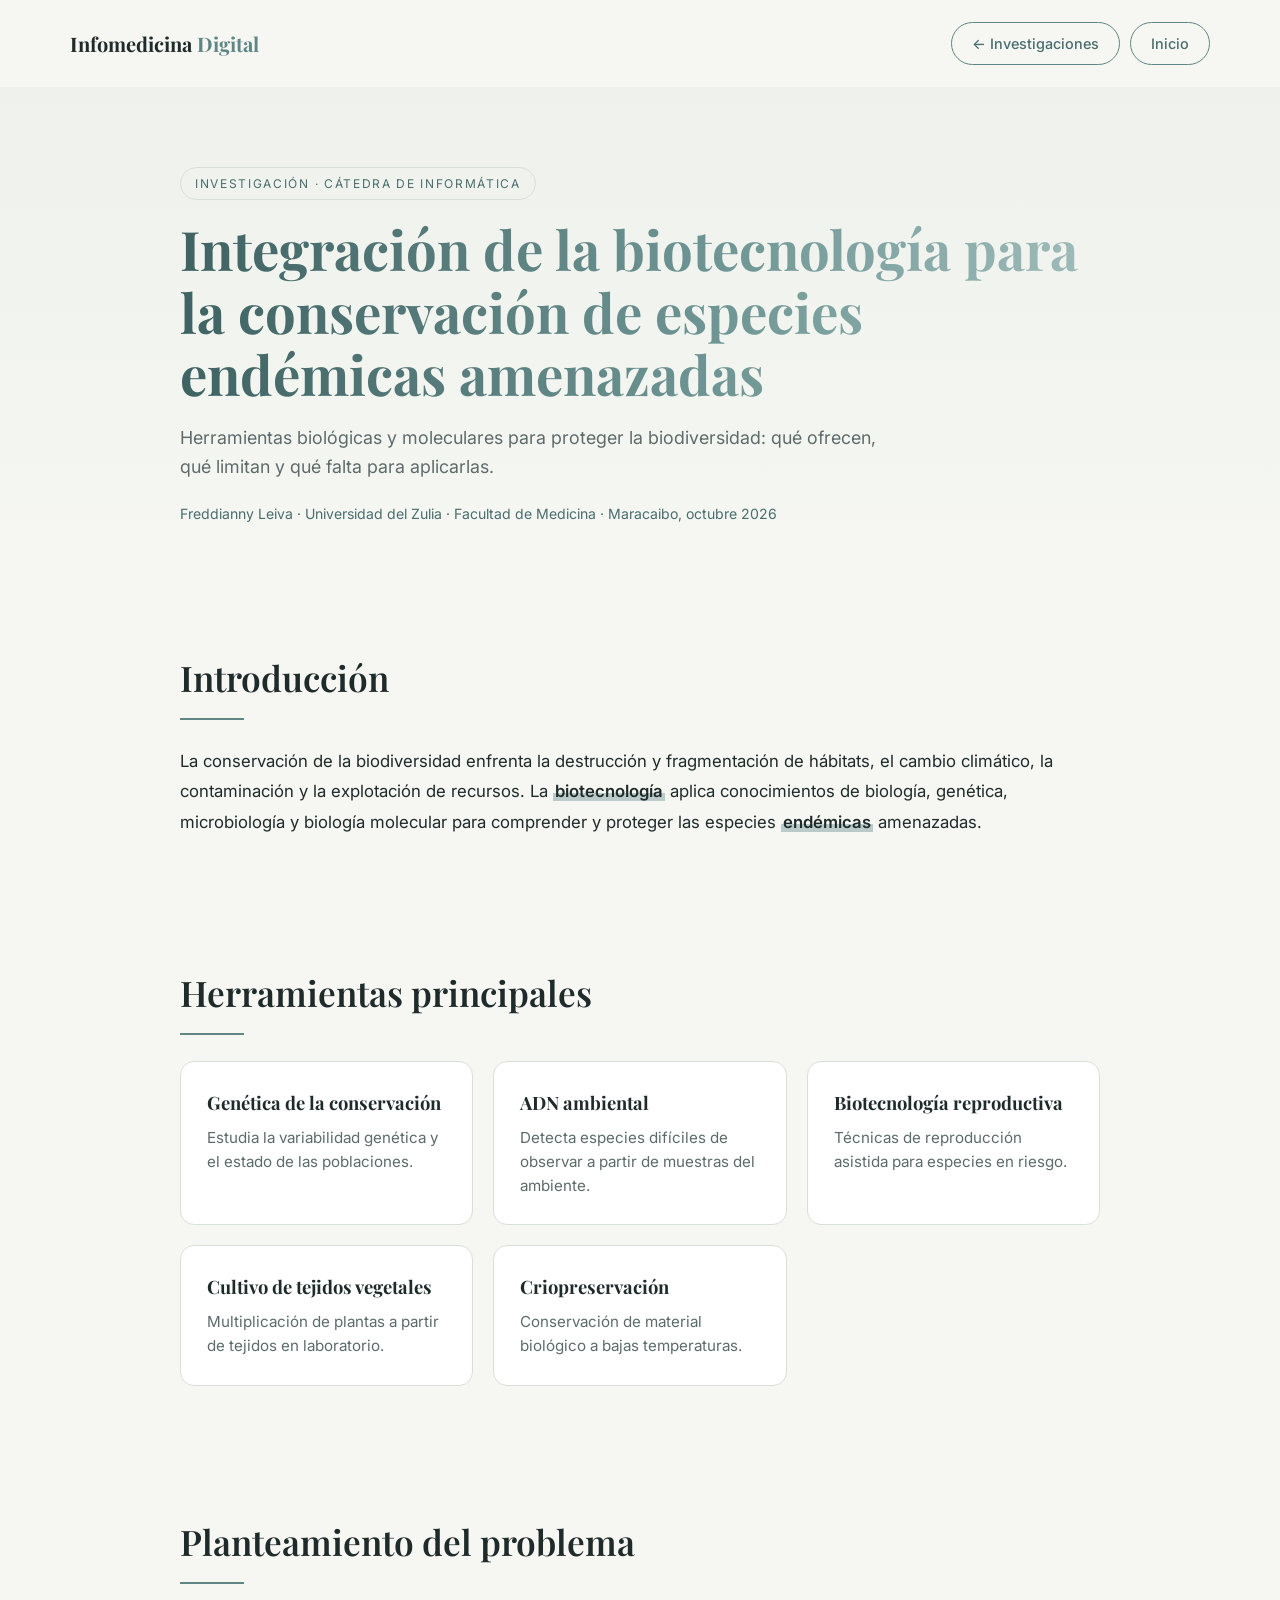
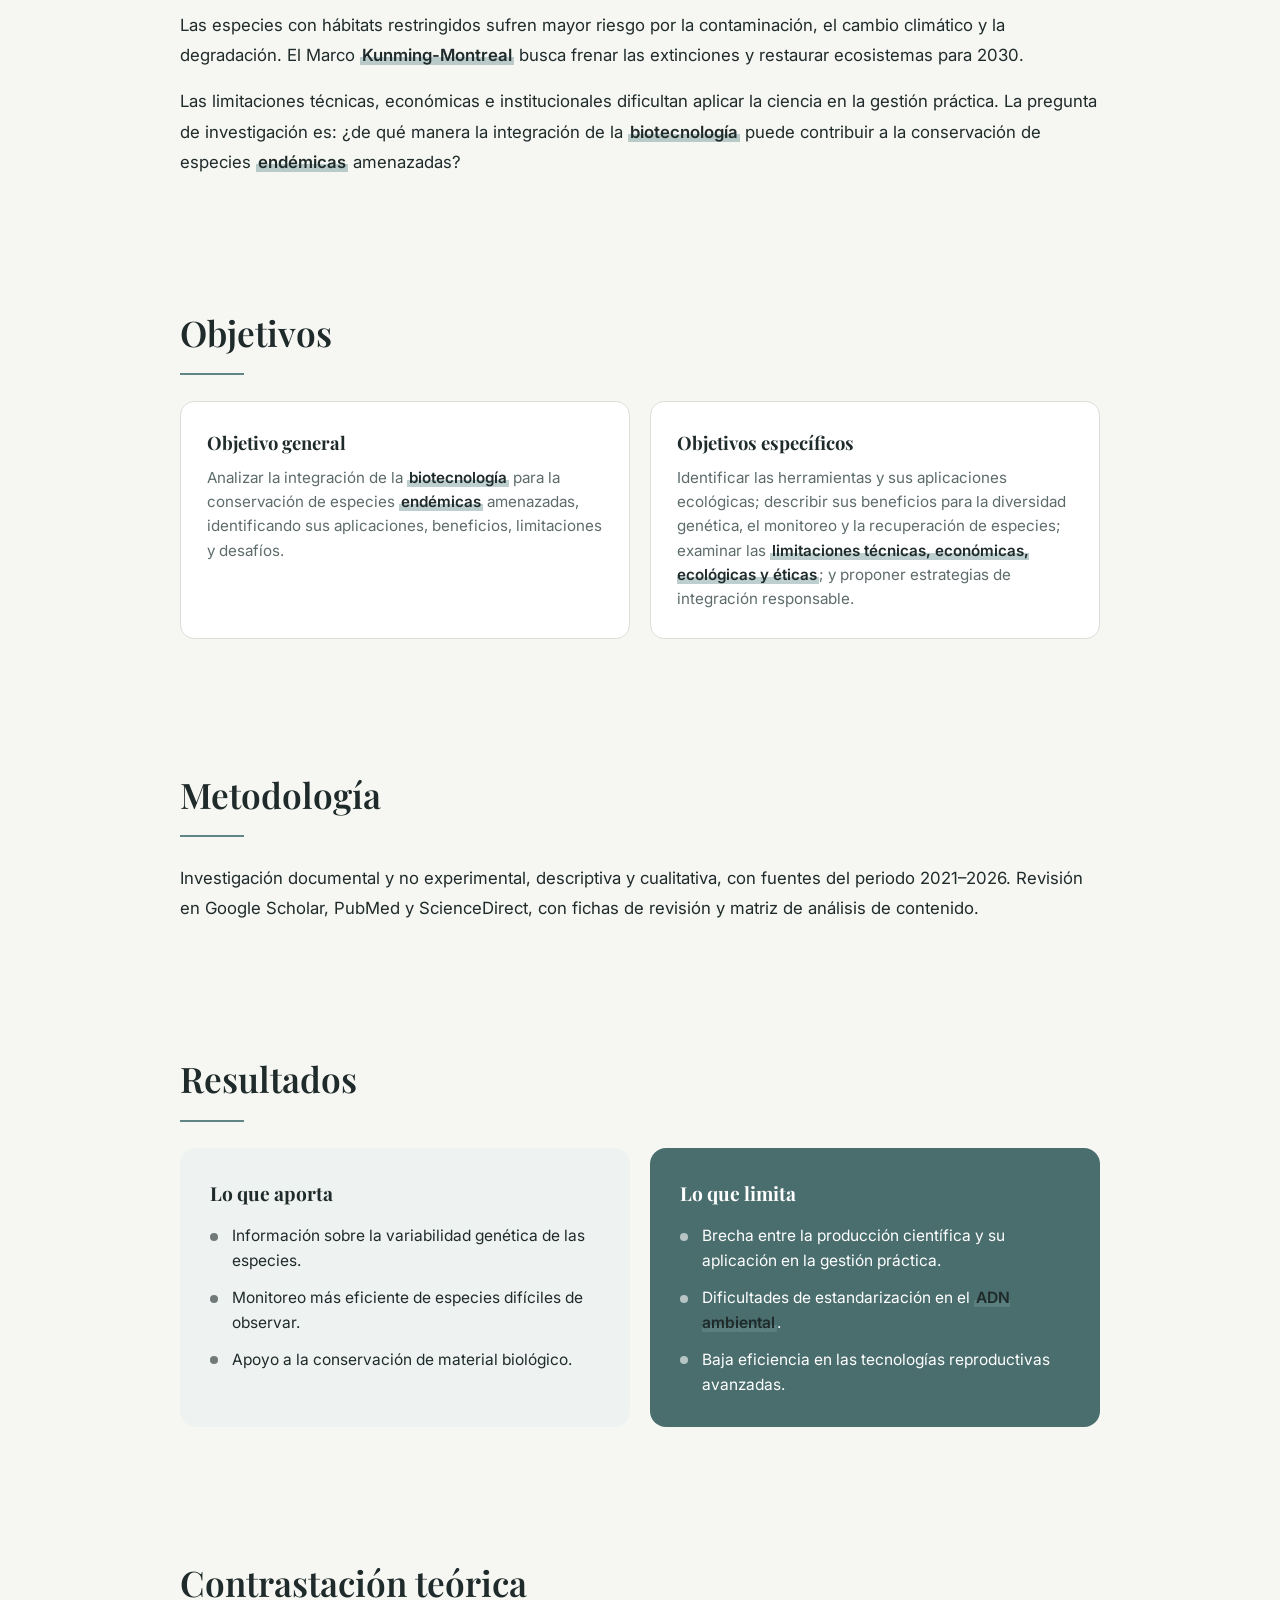
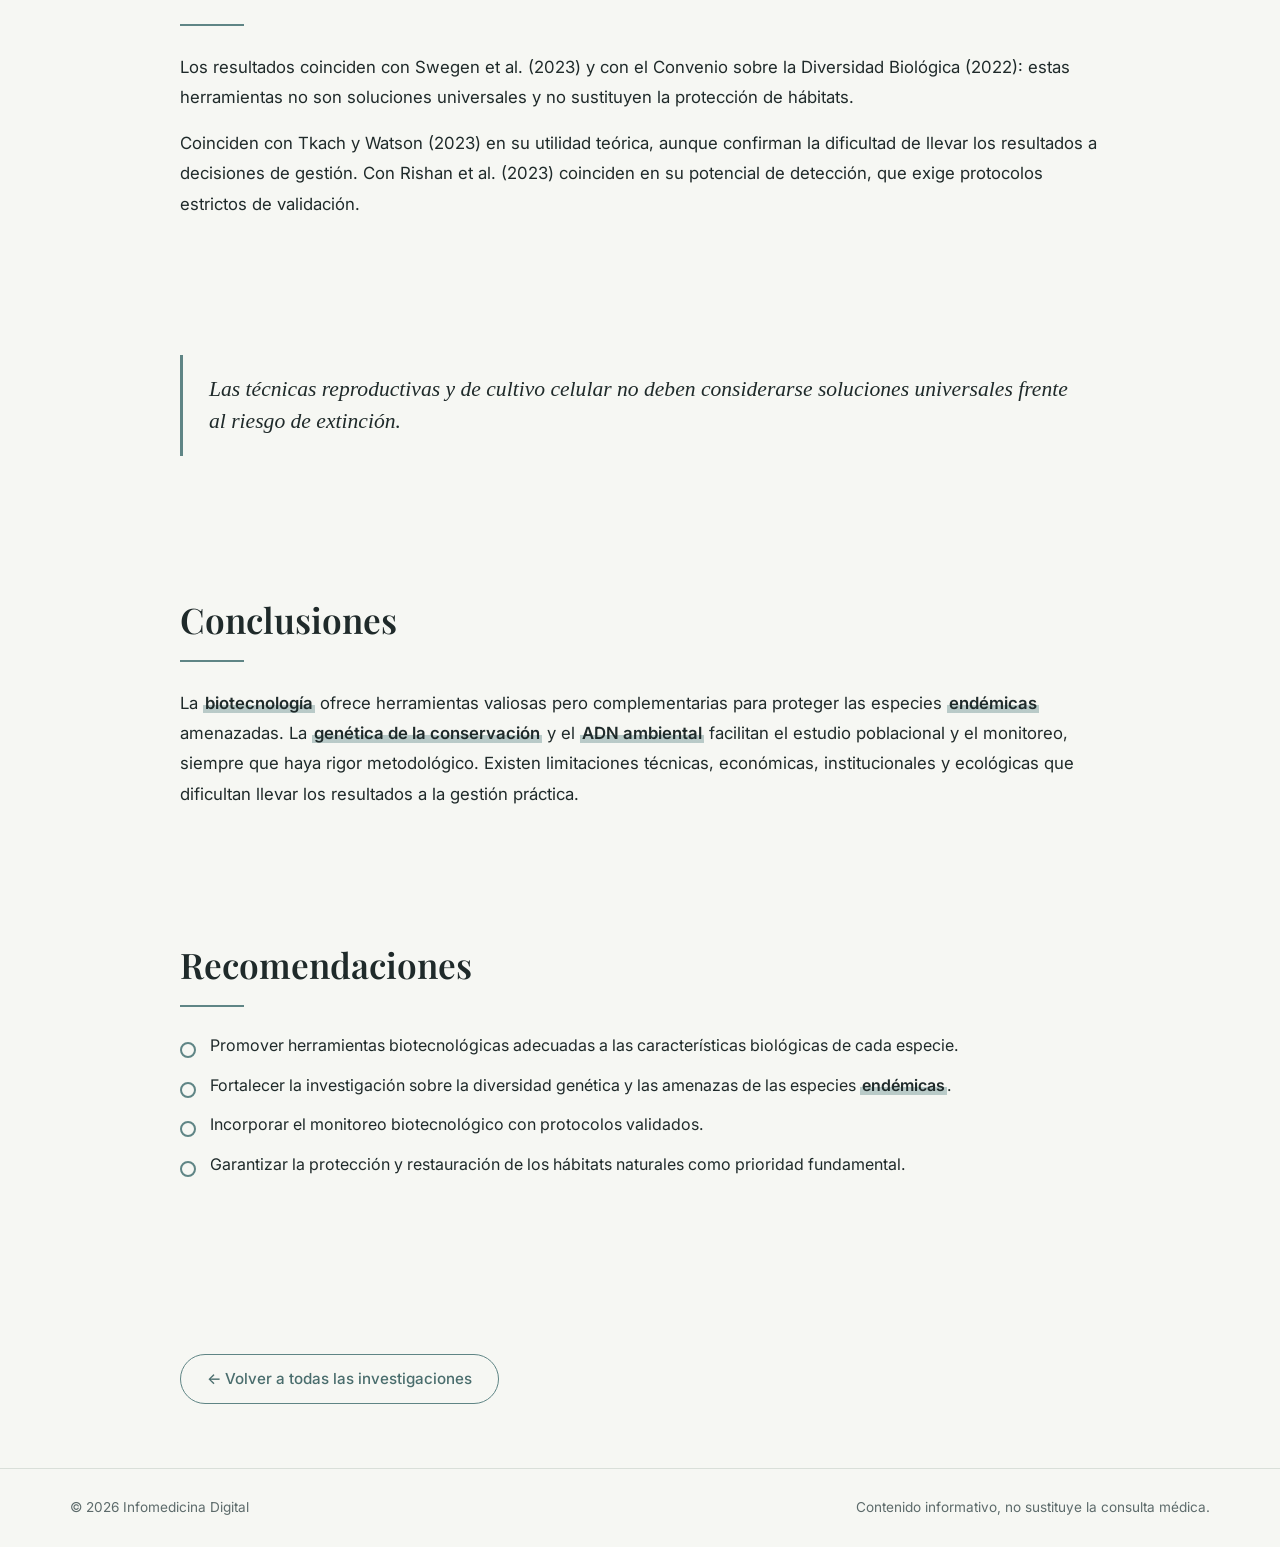
==== commit 4ae9d63e: "Keep visit counter and QR only on the homepage Co-Authored-By: Claude Haiku 5.5 <noreply@anthropic.c" ====
--- a/investigaciones/biotecnologia-especies-endemicas.html
+++ b/investigaciones/biotecnologia-especies-endemicas.html
@@ -20,17 +20,6 @@
       <a class="btn btn-outline btn-small" href="../index.html#inicio">Inicio</a>
     </div>
   </div>
-<div class="share-strip share-strip-top">
-  <div class="container share-inner">
-    <div class="visit">
-      <img src="https://hits.sh/caligraficos.github.io/infomedicinadigital.svg?style=flat-square&label=visitas&color=5f8585" alt="Contador de visitas" loading="lazy">
-    </div>
-    <div class="share">
-      <span class="share-text">Compartir</span>
-      <svg class="qr-svg" viewBox="0 0 33 33" role="img" aria-label="Código QR para compartir esta página" shape-rendering="crispEdges"><path d="M0 0h1v1h-1zM1 0h1v1h-1zM2 0h1v1h-1zM3 0h1v1h-1zM4 0h1v1h-1zM5 0h1v1h-1zM6 0h1v1h-1zM9 0h1v1h-1zM13 0h1v1h-1zM14 0h1v1h-1zM17 0h1v1h-1zM18 0h1v1h-1zM26 0h1v1h-1zM27 0h1v1h-1zM28 0h1v1h-1zM29 0h1v1h-1zM30 0h1v1h-1zM31 0h1v1h-1zM32 0h1v1h-1zM0 1h1v1h-1zM6 1h1v1h-1zM8 1h1v1h-1zM11 1h1v1h-1zM12 1h1v1h-1zM16 1h1v1h-1zM18 1h1v1h-1zM26 1h1v1h-1zM32 1h1v1h-1zM0 2h1v1h-1zM2 2h1v1h-1zM3 2h1v1h-1zM4 2h1v1h-1zM6 2h1v1h-1zM8 2h1v1h-1zM9 2h1v1h-1zM14 2h1v1h-1zM15 2h1v1h-1zM19 2h1v1h-1zM20 2h1v1h-1zM21 2h1v1h-1zM22 2h1v1h-1zM23 2h1v1h-1zM26 2h1v1h-1zM28 2h1v1h-1zM29 2h1v1h-1zM30 2h1v1h-1zM32 2h1v1h-1zM0 3h1v1h-1zM2 3h1v1h-1zM3 3h1v1h-1zM4 3h1v1h-1zM6 3h1v1h-1zM8 3h1v1h-1zM9 3h1v1h-1zM10 3h1v1h-1zM11 3h1v1h-1zM14 3h1v1h-1zM15 3h1v1h-1zM16 3h1v1h-1zM18 3h1v1h-1zM19 3h1v1h-1zM20 3h1v1h-1zM21 3h1v1h-1zM24 3h1v1h-1zM26 3h1v1h-1zM28 3h1v1h-1zM29 3h1v1h-1zM30 3h1v1h-1zM32 3h1v1h-1zM0 4h1v1h-1zM2 4h1v1h-1zM3 4h1v1h-1zM4 4h1v1h-1zM6 4h1v1h-1zM9 4h1v1h-1zM11 4h1v1h-1zM13 4h1v1h-1zM14 4h1v1h-1zM15 4h1v1h-1zM16 4h1v1h-1zM20 4h1v1h-1zM21 4h1v1h-1zM23 4h1v1h-1zM26 4h1v1h-1zM28 4h1v1h-1zM29 4h1v1h-1zM30 4h1v1h-1zM32 4h1v1h-1zM0 5h1v1h-1zM6 5h1v1h-1zM10 5h1v1h-1zM11 5h1v1h-1zM12 5h1v1h-1zM13 5h1v1h-1zM14 5h1v1h-1zM15 5h1v1h-1zM17 5h1v1h-1zM19 5h1v1h-1zM21 5h1v1h-1zM24 5h1v1h-1zM26 5h1v1h-1zM32 5h1v1h-1zM0 6h1v1h-1zM1 6h1v1h-1zM2 6h1v1h-1zM3 6h1v1h-1zM4 6h1v1h-1zM5 6h1v1h-1zM6 6h1v1h-1zM8 6h1v1h-1zM10 6h1v1h-1zM12 6h1v1h-1zM14 6h1v1h-1zM16 6h1v1h-1zM18 6h1v1h-1zM20 6h1v1h-1zM22 6h1v1h-1zM24 6h1v1h-1zM26 6h1v1h-1zM27 6h1v1h-1zM28 6h1v1h-1zM29 6h1v1h-1zM30 6h1v1h-1zM31 6h1v1h-1zM32 6h1v1h-1zM8 7h1v1h-1zM14 7h1v1h-1zM15 7h1v1h-1zM16 7h1v1h-1zM19 7h1v1h-1zM20 7h1v1h-1zM0 8h1v1h-1zM6 8h1v1h-1zM8 8h1v1h-1zM10 8h1v1h-1zM12 8h1v1h-1zM13 8h1v1h-1zM17 8h1v1h-1zM19 8h1v1h-1zM22 8h1v1h-1zM24 8h1v1h-1zM25 8h1v1h-1zM26 8h1v1h-1zM29 8h1v1h-1zM30 8h1v1h-1zM31 8h1v1h-1zM0 9h1v1h-1zM1 9h1v1h-1zM3 9h1v1h-1zM7 9h1v1h-1zM8 9h1v1h-1zM9 9h1v1h-1zM10 9h1v1h-1zM12 9h1v1h-1zM13 9h1v1h-1zM14 9h1v1h-1zM15 9h1v1h-1zM17 9h1v1h-1zM18 9h1v1h-1zM19 9h1v1h-1zM20 9h1v1h-1zM22 9h1v1h-1zM23 9h1v1h-1zM28 9h1v1h-1zM29 9h1v1h-1zM30 9h1v1h-1zM2 10h1v1h-1zM5 10h1v1h-1zM6 10h1v1h-1zM7 10h1v1h-1zM9 10h1v1h-1zM12 10h1v1h-1zM13 10h1v1h-1zM14 10h1v1h-1zM15 10h1v1h-1zM17 10h1v1h-1zM20 10h1v1h-1zM22 10h1v1h-1zM26 10h1v1h-1zM28 10h1v1h-1zM30 10h1v1h-1zM31 10h1v1h-1zM0 11h1v1h-1zM1 11h1v1h-1zM2 11h1v1h-1zM3 11h1v1h-1zM4 11h1v1h-1zM5 11h1v1h-1zM7 11h1v1h-1zM8 11h1v1h-1zM12 11h1v1h-1zM13 11h1v1h-1zM15 11h1v1h-1zM16 11h1v1h-1zM17 11h1v1h-1zM18 11h1v1h-1zM19 11h1v1h-1zM22 11h1v1h-1zM24 11h1v1h-1zM25 11h1v1h-1zM27 11h1v1h-1zM28 11h1v1h-1zM29 11h1v1h-1zM30 11h1v1h-1zM32 11h1v1h-1zM0 12h1v1h-1zM1 12h1v1h-1zM5 12h1v1h-1zM6 12h1v1h-1zM7 12h1v1h-1zM9 12h1v1h-1zM11 12h1v1h-1zM12 12h1v1h-1zM13 12h1v1h-1zM17 12h1v1h-1zM19 12h1v1h-1zM20 12h1v1h-1zM24 12h1v1h-1zM26 12h1v1h-1zM27 12h1v1h-1zM0 13h1v1h-1zM1 13h1v1h-1zM2 13h1v1h-1zM3 13h1v1h-1zM5 13h1v1h-1zM7 13h1v1h-1zM11 13h1v1h-1zM12 13h1v1h-1zM17 13h1v1h-1zM18 13h1v1h-1zM23 13h1v1h-1zM26 13h1v1h-1zM27 13h1v1h-1zM29 13h1v1h-1zM30 13h1v1h-1zM31 13h1v1h-1zM32 13h1v1h-1zM2 14h1v1h-1zM4 14h1v1h-1zM6 14h1v1h-1zM8 14h1v1h-1zM9 14h1v1h-1zM11 14h1v1h-1zM13 14h1v1h-1zM14 14h1v1h-1zM15 14h1v1h-1zM16 14h1v1h-1zM18 14h1v1h-1zM20 14h1v1h-1zM21 14h1v1h-1zM25 14h1v1h-1zM26 14h1v1h-1zM27 14h1v1h-1zM31 14h1v1h-1zM5 15h1v1h-1zM12 15h1v1h-1zM13 15h1v1h-1zM14 15h1v1h-1zM16 15h1v1h-1zM19 15h1v1h-1zM24 15h1v1h-1zM25 15h1v1h-1zM27 15h1v1h-1zM28 15h1v1h-1zM29 15h1v1h-1zM30 15h1v1h-1zM32 15h1v1h-1zM1 16h1v1h-1zM5 16h1v1h-1zM6 16h1v1h-1zM7 16h1v1h-1zM11 16h1v1h-1zM14 16h1v1h-1zM15 16h1v1h-1zM17 16h1v1h-1zM19 16h1v1h-1zM20 16h1v1h-1zM22 16h1v1h-1zM24 16h1v1h-1zM25 16h1v1h-1zM27 16h1v1h-1zM28 16h1v1h-1zM32 16h1v1h-1zM0 17h1v1h-1zM1 17h1v1h-1zM5 17h1v1h-1zM9 17h1v1h-1zM13 17h1v1h-1zM14 17h1v1h-1zM15 17h1v1h-1zM19 17h1v1h-1zM20 17h1v1h-1zM21 17h1v1h-1zM23 17h1v1h-1zM26 17h1v1h-1zM29 17h1v1h-1zM30 17h1v1h-1zM32 17h1v1h-1zM1 18h1v1h-1zM2 18h1v1h-1zM5 18h1v1h-1zM6 18h1v1h-1zM7 18h1v1h-1zM8 18h1v1h-1zM10 18h1v1h-1zM11 18h1v1h-1zM12 18h1v1h-1zM14 18h1v1h-1zM15 18h1v1h-1zM16 18h1v1h-1zM17 18h1v1h-1zM18 18h1v1h-1zM19 18h1v1h-1zM21 18h1v1h-1zM22 18h1v1h-1zM23 18h1v1h-1zM24 18h1v1h-1zM25 18h1v1h-1zM26 18h1v1h-1zM27 18h1v1h-1zM29 18h1v1h-1zM30 18h1v1h-1zM32 18h1v1h-1zM0 19h1v1h-1zM1 19h1v1h-1zM5 19h1v1h-1zM11 19h1v1h-1zM13 19h1v1h-1zM15 19h1v1h-1zM19 19h1v1h-1zM20 19h1v1h-1zM22 19h1v1h-1zM25 19h1v1h-1zM26 19h1v1h-1zM28 19h1v1h-1zM29 19h1v1h-1zM30 19h1v1h-1zM31 19h1v1h-1zM0 20h1v1h-1zM2 20h1v1h-1zM3 20h1v1h-1zM4 20h1v1h-1zM5 20h1v1h-1zM6 20h1v1h-1zM12 20h1v1h-1zM13 20h1v1h-1zM15 20h1v1h-1zM18 20h1v1h-1zM19 20h1v1h-1zM22 20h1v1h-1zM23 20h1v1h-1zM24 20h1v1h-1zM25 20h1v1h-1zM27 20h1v1h-1zM28 20h1v1h-1zM29 20h1v1h-1zM32 20h1v1h-1zM0 21h1v1h-1zM2 21h1v1h-1zM9 21h1v1h-1zM10 21h1v1h-1zM11 21h1v1h-1zM12 21h1v1h-1zM14 21h1v1h-1zM19 21h1v1h-1zM20 21h1v1h-1zM23 21h1v1h-1zM27 21h1v1h-1zM28 21h1v1h-1zM29 21h1v1h-1zM0 22h1v1h-1zM2 22h1v1h-1zM3 22h1v1h-1zM4 22h1v1h-1zM6 22h1v1h-1zM7 22h1v1h-1zM8 22h1v1h-1zM10 22h1v1h-1zM12 22h1v1h-1zM14 22h1v1h-1zM22 22h1v1h-1zM24 22h1v1h-1zM29 22h1v1h-1zM31 22h1v1h-1zM0 23h1v1h-1zM3 23h1v1h-1zM7 23h1v1h-1zM8 23h1v1h-1zM9 23h1v1h-1zM10 23h1v1h-1zM11 23h1v1h-1zM12 23h1v1h-1zM13 23h1v1h-1zM15 23h1v1h-1zM16 23h1v1h-1zM18 23h1v1h-1zM20 23h1v1h-1zM23 23h1v1h-1zM25 23h1v1h-1zM26 23h1v1h-1zM27 23h1v1h-1zM29 23h1v1h-1zM30 23h1v1h-1zM31 23h1v1h-1zM32 23h1v1h-1zM0 24h1v1h-1zM1 24h1v1h-1zM2 24h1v1h-1zM4 24h1v1h-1zM5 24h1v1h-1zM6 24h1v1h-1zM8 24h1v1h-1zM11 24h1v1h-1zM12 24h1v1h-1zM14 24h1v1h-1zM16 24h1v1h-1zM20 24h1v1h-1zM24 24h1v1h-1zM25 24h1v1h-1zM26 24h1v1h-1zM27 24h1v1h-1zM28 24h1v1h-1zM29 24h1v1h-1zM31 24h1v1h-1zM32 24h1v1h-1zM8 25h1v1h-1zM10 25h1v1h-1zM12 25h1v1h-1zM13 25h1v1h-1zM14 25h1v1h-1zM15 25h1v1h-1zM16 25h1v1h-1zM17 25h1v1h-1zM18 25h1v1h-1zM19 25h1v1h-1zM20 25h1v1h-1zM24 25h1v1h-1zM28 25h1v1h-1zM30 25h1v1h-1zM32 25h1v1h-1zM0 26h1v1h-1zM1 26h1v1h-1zM2 26h1v1h-1zM3 26h1v1h-1zM4 26h1v1h-1zM5 26h1v1h-1zM6 26h1v1h-1zM10 26h1v1h-1zM12 26h1v1h-1zM13 26h1v1h-1zM14 26h1v1h-1zM15 26h1v1h-1zM16 26h1v1h-1zM17 26h1v1h-1zM20 26h1v1h-1zM21 26h1v1h-1zM22 26h1v1h-1zM23 26h1v1h-1zM24 26h1v1h-1zM26 26h1v1h-1zM28 26h1v1h-1zM30 26h1v1h-1zM31 26h1v1h-1zM0 27h1v1h-1zM6 27h1v1h-1zM9 27h1v1h-1zM10 27h1v1h-1zM11 27h1v1h-1zM12 27h1v1h-1zM14 27h1v1h-1zM17 27h1v1h-1zM18 27h1v1h-1zM19 27h1v1h-1zM20 27h1v1h-1zM22 27h1v1h-1zM23 27h1v1h-1zM24 27h1v1h-1zM28 27h1v1h-1zM29 27h1v1h-1zM30 27h1v1h-1zM31 27h1v1h-1zM0 28h1v1h-1zM2 28h1v1h-1zM3 28h1v1h-1zM4 28h1v1h-1zM6 28h1v1h-1zM9 28h1v1h-1zM15 28h1v1h-1zM16 28h1v1h-1zM22 28h1v1h-1zM24 28h1v1h-1zM25 28h1v1h-1zM26 28h1v1h-1zM27 28h1v1h-1zM28 28h1v1h-1zM29 28h1v1h-1zM31 28h1v1h-1zM32 28h1v1h-1zM0 29h1v1h-1zM2 29h1v1h-1zM3 29h1v1h-1zM4 29h1v1h-1zM6 29h1v1h-1zM9 29h1v1h-1zM10 29h1v1h-1zM12 29h1v1h-1zM14 29h1v1h-1zM17 29h1v1h-1zM18 29h1v1h-1zM19 29h1v1h-1zM20 29h1v1h-1zM21 29h1v1h-1zM23 29h1v1h-1zM24 29h1v1h-1zM25 29h1v1h-1zM27 29h1v1h-1zM28 29h1v1h-1zM29 29h1v1h-1zM31 29h1v1h-1zM32 29h1v1h-1zM0 30h1v1h-1zM2 30h1v1h-1zM3 30h1v1h-1zM4 30h1v1h-1zM6 30h1v1h-1zM10 30h1v1h-1zM11 30h1v1h-1zM15 30h1v1h-1zM17 30h1v1h-1zM18 30h1v1h-1zM19 30h1v1h-1zM21 30h1v1h-1zM22 30h1v1h-1zM23 30h1v1h-1zM24 30h1v1h-1zM25 30h1v1h-1zM27 30h1v1h-1zM28 30h1v1h-1zM30 30h1v1h-1zM31 30h1v1h-1zM32 30h1v1h-1zM0 31h1v1h-1zM6 31h1v1h-1zM9 31h1v1h-1zM12 31h1v1h-1zM13 31h1v1h-1zM14 31h1v1h-1zM18 31h1v1h-1zM22 31h1v1h-1zM26 31h1v1h-1zM27 31h1v1h-1zM28 31h1v1h-1zM29 31h1v1h-1zM30 31h1v1h-1zM0 32h1v1h-1zM1 32h1v1h-1zM2 32h1v1h-1zM3 32h1v1h-1zM4 32h1v1h-1zM5 32h1v1h-1zM6 32h1v1h-1zM8 32h1v1h-1zM9 32h1v1h-1zM12 32h1v1h-1zM14 32h1v1h-1zM15 32h1v1h-1zM16 32h1v1h-1zM17 32h1v1h-1zM22 32h1v1h-1zM23 32h1v1h-1zM24 32h1v1h-1zM25 32h1v1h-1zM27 32h1v1h-1zM31 32h1v1h-1z" fill="#1f2a2a"/></svg>
-    </div>
-  </div>
-</div>
 </header>
 <main>
   <section class="rx-hero">
--- a/styles.css
+++ b/styles.css
@@ -52,6 +52,7 @@
 
 /* Hero */
 .hero {
+  position: relative;
   min-height: 100vh;
   display: flex;
   align-items: center;
@@ -294,3 +295,9 @@
 /* Franja de visitas y compartir dentro de la cabecera */
 .share-strip-top { padding: 0 0 14px; border-bottom: 1px solid var(--line); margin-bottom: 14px; }
 .site-header .qr-svg { width: 56px; height: 56px; }
+
+/* Franja de visitas y QR sobre la imagen de fondo, al pie de la portada */
+.share-strip-hero { position: absolute; left: 0; right: 0; bottom: 36px; padding: 0; margin: 0; border: 0; }
+.share-strip-hero .share-inner { align-items: flex-end; }
+.share-strip-hero .visit img { height: 24px; }
+.share-strip-hero .share-text { color: #1f2a2a; }
